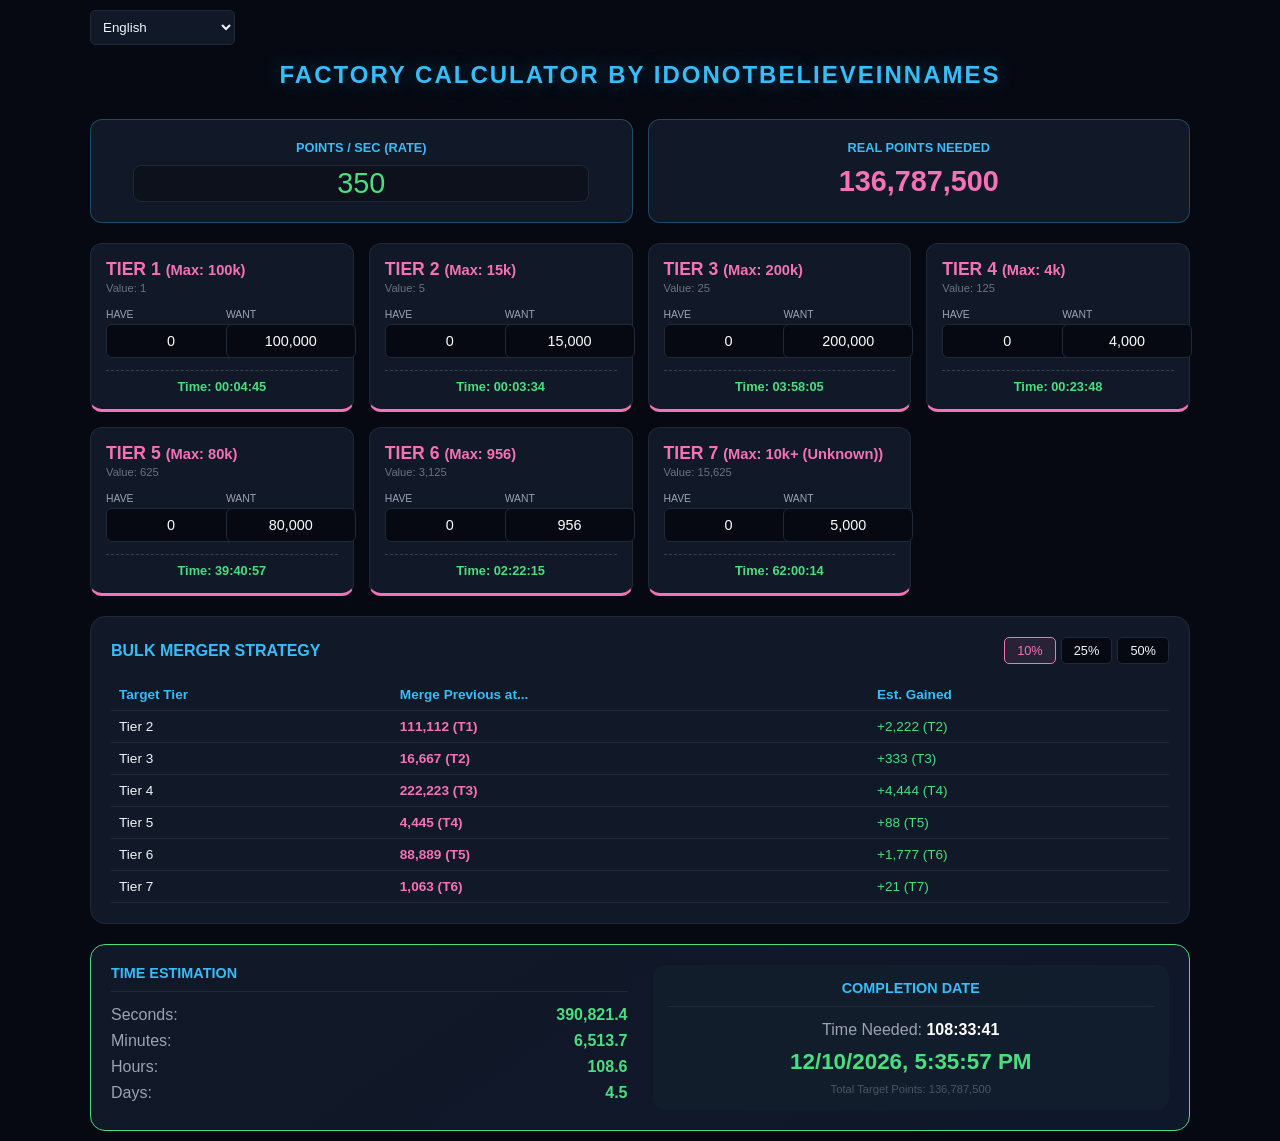
==== index.html @ d3ea3c38 "Update index.html Fixed the transposed digits for 25% and 50%: it should be clearer now." ====
<!DOCTYPE html>
<html lang="en">
<head>
    <meta charset="UTF-8">
    <meta name="viewport" content="width=device-width, initial-scale=1.0">
    <title>Factory Calculator by IDoNotBelieveInNames</title>
    <style>
        :root {
            --bg: #060912;
            --card: #111827;
            --blue: #38bdf8;
            --pink: #f472b6;
            --green: #4ade80;
            --text: #f1f5f9;
            --border: #1f2937;
        }

        body {
            font-family: 'Segoe UI', Tahoma, Geneva, Verdana, sans-serif;
            background-color: var(--bg);
            color: var(--text);
            display: flex;
            flex-direction: column;
            align-items: center;
            padding: 10px;
            margin: 0;
        }

        .container { max-width: 1100px; width: 100%; }

        .lang-selector {
            align-self: flex-end;
            margin-bottom: 15px;
        }

        select {
            background: var(--card);
            color: var(--text);
            border: 1px solid var(--border);
            padding: 8px;
            border-radius: 5px;
            cursor: pointer;
        }

        h1 {
            text-align: center;
            color: var(--blue);
            text-transform: uppercase;
            letter-spacing: 2px;
            margin-bottom: 30px;
            font-size: 1.5rem;
            text-shadow: 0 0 20px rgba(56, 189, 248, 0.3);
        }

        .top-bar {
            display: grid;
            grid-template-columns: repeat(auto-fit, minmax(280px, 1fr));
            gap: 15px;
            margin-bottom: 20px;
        }

        .stat-card {
            background: var(--card);
            padding: 20px;
            border: 1px solid rgba(56, 189, 248, 0.3);
            border-radius: 12px;
            text-align: center;
        }

        .stat-card label {
            display: block;
            font-size: 0.8rem;
            color: var(--blue);
            font-weight: bold;
            margin-bottom: 10px;
            text-transform: uppercase;
        }

        .stat-card input {
            background: rgba(0,0,0,0.3);
            border: 1px solid var(--border);
            color: var(--green);
            font-size: 1.8rem;
            text-align: center;
            width: 90%;
            border-radius: 8px;
            outline: none;
        }

        .tier-grid {
            display: grid;
            grid-template-columns: repeat(auto-fit, minmax(240px, 1fr));
            gap: 15px;
            margin-bottom: 20px;
        }

        .tier-card {
            background: var(--card);
            border-radius: 12px;
            padding: 15px;
            border: 1px solid var(--border);
            border-bottom: 3px solid var(--pink);
        }

        .tier-title {
            display: flex;
            flex-direction: column;
            font-weight: bold;
            margin-bottom: 15px;
            color: var(--pink);
        }

        .tier-title .tier-name { font-size: 1.1rem; }
        .tier-title .tier-info { color: #6b7280; font-size: 0.7rem; font-weight: normal; margin-top: 2px; }

        .input-group { display: grid; grid-template-columns: 1fr 1fr; gap: 8px; }

        .field-box label {
            display: block;
            font-size: 0.65rem;
            color: #9ca3af;
            margin-bottom: 4px;
            text-transform: uppercase;
        }

        .field-box input {
            width: 100%;
            background: #060912;
            border: 1px solid var(--border);
            color: #fff;
            padding: 8px;
            border-radius: 6px;
            text-align: center;
            font-size: 0.9rem;
        }

        .tier-time {
            margin-top: 12px;
            padding-top: 8px;
            border-top: 1px dashed #374151;
            font-size: 0.8rem;
            text-align: center;
            color: var(--green);
            font-weight: bold;
        }

        .strategy-card {
            background: var(--card);
            border: 1px solid var(--border);
            border-radius: 15px;
            padding: 20px;
            margin-bottom: 20px;
        }

        .strategy-header {
            display: flex;
            justify-content: space-between;
            align-items: center;
            margin-bottom: 15px;
            flex-wrap: wrap;
            gap: 10px;
        }

        .strategy-header h3 { margin: 0; color: var(--blue); font-size: 1rem; text-transform: uppercase; }

        .perc-btn-group { display: flex; gap: 5px; }

        .perc-btn {
            background: #060912;
            border: 1px solid var(--border);
            color: var(--text);
            padding: 5px 12px;
            border-radius: 5px;
            cursor: pointer;
            font-size: 0.8rem;
        }

        .perc-btn.active {
            border-color: var(--pink);
            color: var(--pink);
            background: rgba(244, 114, 182, 0.1);
        }

        .strategy-table {
            width: 100%;
            border-collapse: collapse;
            font-size: 0.85rem;
        }

        .strategy-table th { color: var(--blue); text-align: left; padding: 8px; border-bottom: 1px solid var(--border); }
        .strategy-table td { padding: 8px; border-bottom: 1px solid #1f2937; }

        .summary-box {
            background: linear-gradient(145deg, #111827, #0f172a);
            border-radius: 15px;
            padding: 20px;
            border: 1px solid var(--green);
            display: grid;
            grid-template-columns: repeat(auto-fit, minmax(280px, 1fr));
            gap: 25px;
        }

        .res-column h3 {
            margin-top: 0;
            color: var(--blue);
            font-size: 0.9rem;
            border-bottom: 1px solid #1f2937;
            padding-bottom: 10px;
            text-transform: uppercase;
        }

        .res-row {
            display: flex;
            justify-content: space-between;
            margin-bottom: 8px;
            font-size: 1rem;
        }

        .res-label { color: #9ca3af; }
        .res-val { color: var(--green); font-weight: bold; }

        .big-result {
            text-align: center;
            display: flex;
            flex-direction: column;
            justify-content: center;
            background: rgba(74, 222, 128, 0.03);
            border-radius: 12px;
            padding: 15px;
        }

        .done-text {
            font-size: 1.4rem;
            color: var(--green);
            margin-top: 10px;
            font-weight: bold;
        }

        .target-subtext { font-size: 0.7rem; color: #4b5563; margin-top: 8px; }

        @media (max-width: 600px) {
            h1 { font-size: 1.2rem; }
            .stat-card input { font-size: 1.5rem; }
            .strategy-table { font-size: 0.75rem; }
        }
    </style>
</head>
<body>

<div class="container">
    <div class="lang-selector">
        <select id="langSelect" onchange="changeLanguage()">
            <option value="en">English</option>
            <option value="de">Deutsch</option>
            <option value="fr">Français</option>
            <option value="es">Español</option>
            <option value="pl">Polski</option>
            <option value="ru">Русский</option>
            <option value="id">Bahasa Indonesia</option>
            <option value="pt">Português</option>
        </select>
    </div>

    <h1>Factory Calculator by IDoNotBelieveInNames</h1>

    <div class="top-bar">
        <div class="stat-card">
            <label id="lbl-rate">Points / Sec (Rate)</label>
            <input type="text" id="rate" value="350" oninput="handleInput(this)">
        </div>
        <div class="stat-card">
            <label id="lbl-needed">Real Points Needed</label>
            <div id="pts-needed" style="font-size: 1.8rem; font-weight: bold; color: var(--pink); margin-top: 5px;">0</div>
        </div>
    </div>

    <div class="tier-grid" id="tier-container"></div>

    <div class="strategy-card">
        <div class="strategy-header">
            <h3 id="lbl-strat-title">Bulk Merger Strategy</h3>
            <div class="perc-btn-group">
                <button class="perc-btn" onclick="setPerc(10)">10%</button>
                <button class="perc-btn" onclick="setPerc(25)">25%</button>
                <button class="perc-btn" onclick="setPerc(50)">50%</button>
            </div>
        </div>
        <div style="overflow-x: auto;">
            <table class="strategy-table">
                <thead>
                    <tr>
                        <th id="lbl-th-tier">Target Tier</th>
                        <th id="lbl-th-merge">Merge Previous at... (To keep Hold)</th>
                        <th id="lbl-th-result">Est. Units Gained</th>
                    </tr>
                </thead>
                <tbody id="strategy-body"></tbody>
            </table>
        </div>
    </div>

    <div class="summary-box">
        <div class="res-column">
            <h3 id="lbl-estimation">Time Estimation</h3>
            <div class="res-row"><span class="res-label" id="lbl-s">Seconds:</span> <span class="res-val" id="out-s">0</span></div>
            <div class="res-row"><span class="res-label" id="lbl-m">Minutes:</span> <span class="res-val" id="out-m">0</span></div>
            <div class="res-row"><span class="res-label" id="lbl-h">Hours:</span> <span class="res-val" id="out-h">0</span></div>
            <div class="res-row"><span class="res-label" id="lbl-d">Days:</span> <span class="res-val" id="out-d">0</span></div>
        </div>

        <div class="res-column big-result">
            <h3 id="lbl-completion">Completion Date</h3>
            <div class="res-label"><span id="lbl-time-req">Time Needed:</span> <span id="hms-needed" style="color: white; font-weight: bold;">00:00:00</span></div>
            <div class="done-text" id="done-by">--/--/-- - --:--</div>
            <div class="target-subtext"><span id="lbl-total-pts">Total Target Points:</span> <span id="out-total-pts">0</span></div>
        </div>
    </div>
</div>

<script>
    const translations = {
        en: { locale: "en-US", rate: "Points / Sec (Rate)", needed: "Real Points Needed", have: "Have", want: "Want", estimation: "Time Estimation", s: "Seconds:", m: "Minutes:", h: "Hours:", d: "Days:", completion: "Completion Date", time_req: "Time Needed:", total: "Total Target Points:", goal: "Goal Reached!", no_target: "No Target", time_lbl: "Time: ", strat_title: "Bulk Merger Strategy", th_tier: "Target Tier", th_merge: "Merge Previous at...", th_result: "Est. Gained" },
        de: { locale: "de-DE", rate: "Punkte / Sek (Rate)", needed: "Benötigte Punkte", have: "Besitz", want: "Ziel", estimation: "Zeit-Schätzung", s: "Sekunden:", m: "Minuten:", h: "Stunden:", d: "Tage:", completion: "Fertigstellung", time_req: "Dauer:", total: "Gesamtpunkte Ziel:", goal: "Ziel erreicht!", no_target: "Kein Ziel", time_lbl: "Zeit: ", strat_title: "Bulk-Merge Strategie", th_tier: "Ziel Tier", th_merge: "Mergen ab (für Bonus)...", th_result: "Gewinn ca." },
        fr: { locale: "fr-FR", rate: "Points / Sec (Taux)", needed: "Points Réels Requis", have: "Possédé", want: "Voulu", estimation: "Estimation du Temps", s: "Secondes:", m: "Minutes:", h: "Heures:", d: "Jours:", completion: "Date d'achèvement", time_req: "Temps Requis:", total: "Points Cibles Totaux:", goal: "Objectif Atteint!", no_target: "Pas de cible", time_lbl: "Temps: ", strat_title: "Stratégie de Fusion", th_tier: "Tier Cible", th_merge: "Fusionner à...", th_result: "Gain Est." },
        es: { locale: "es-ES", rate: "Puntos / Seg (Tasa)", needed: "Puntos Reales Necesarios", have: "Tengo", want: "Quiero", estimation: "Estimación de Tiempo", s: "Segundos:", m: "Minutos:", h: "Horas:", d: "Días:", completion: "Fecha de Finalización", time_req: "Tiempo Necesario:", total: "Puntos Totales del Objetivo:", goal: "¡Meta Alcanzada!", no_target: "Sin objetivo", time_lbl: "Tiempo: ", strat_title: "Estrategia de Fusión", th_tier: "Tier Objetivo", th_merge: "Fusionar en...", th_result: "Ganancia Est." },
        pl: { locale: "pl-PL", rate: "Punkty / Sek (Tempo)", needed: "Rzeczywiste Punkty", have: "Posiadam", want: "Chcę", estimation: "Szacowany Czas", s: "Sekundy:", m: "Minuty:", h: "Godziny:", d: "Dni:", completion: "Data Ukończenia", time_req: "Potrzebny Czas:", total: "Łączna Liczba Punktów:", goal: "Cel Osiągnięty!", no_target: "Brak celu", time_lbl: "Czas: ", strat_title: "Strategia Łączenia", th_tier: "Tier Docelowy", th_merge: "Połącz przy...", th_result: "Zysk ok." },
        ru: { locale: "ru-RU", rate: "Очков / сек (Скорость)", needed: "Нужно очков", have: "Есть", want: "Нужно", estimation: "Оценка времени", s: "Секунды:", m: "Минуты:", h: "Часы:", d: "Дни:", completion: "Дата завершения", time_req: "Нужное время:", total: "Всего целевых очков:", goal: "Цель достигнута!", no_target: "Нет цели", time_lbl: "Время: ", strat_title: "Стратегия Слияния", th_tier: "Целевой Тир", th_merge: "Сливать при...", th_result: "Прирост" },
        id: { locale: "id-ID", rate: "Poin / Detik (Laju)", needed: "Poin Dibutuhkan", have: "Punya", want: "Ingin", estimation: "Estimasi Waktu", s: "Detik:", m: "Menit:", h: "Jam:", d: "Hari:", completion: "Tanggal Selesai", time_req: "Waktu yang Dibutuhkan:", total: "Total Poin Target:", goal: "Target Tercapai!", no_target: "Tidak ada target", time_lbl: "Waktu: ", strat_title: "Strategi Penggabungan", th_tier: "Tier Target", th_merge: "Gabung di...", th_result: "Hasil Est." },
        pt: { locale: "pt-PT", rate: "Pontos / Seg (Taxa)", needed: "Pontos Necessários", have: "Possuo", want: "Quero", estimation: "Estimativa de Tempo", s: "Segundos:", m: "Minutos:", h: "Horas:", d: "Dias:", completion: "Data de Conclusão", time_req: "Tempo Necessário:", total: "Total de Pontos do Objetivo:", goal: "Meta Atingida!", no_target: "Sem alvo", time_lbl: "Tempo: ", strat_title: "Estratégia de Fusão", th_tier: "Tier Alvo", th_merge: "Fundir em...", th_result: "Ganho Est." }
    };

    const defaultTiers = [
        { id: 1, mult: 1, h: 0, w: 100000, max: "100k", hold: 100000 },
        { id: 2, mult: 5, h: 0, w: 15000, max: "15k", hold: 15000 },
        { id: 3, mult: 25, h: 0, w: 200000, max: "200k", hold: 200000 },
        { id: 4, mult: 125, h: 0, w: 4000, max: "4k", hold: 4000 },
        { id: 5, mult: 625, h: 0, w: 80000, max: "80k", hold: 80000 },
        { id: 6, mult: 3125, h: 0, w: 956, max: "956", hold: 956 },
        { id: 7, mult: 15625, h: 0, w: 5000, max: "10k+ (Unknown)", hold: 0 }
    ];

    let currentLang = 'en';
    let currentPerc = 10;

    function formatWithCommas(n) { return n.toLocaleString('en-US'); }
    function parseFormattedNumber(s) { return parseFloat(String(s).replace(/,/g, '')) || 0; }

    function setPerc(p) {
        currentPerc = p;
        document.querySelectorAll('.perc-btn').forEach(btn => {
            btn.classList.toggle('active', parseInt(btn.innerText) === p);
        });
        updateStrategy();
        saveData();
    }

    function handleInput(el) {
        let cursorPosition = el.selectionStart;
        let originalLength = el.value.length;
        let rawValue = el.value.replace(/[^0-9]/g, '');
        if (rawValue === "") el.value = "";
        else el.value = parseInt(rawValue).toLocaleString('en-US');
        let newLength = el.value.length;
        el.setSelectionRange(cursorPosition + (newLength - originalLength), cursorPosition + (newLength - originalLength));
        calculate();
        saveData();
    }

    const container = document.getElementById('tier-container');
    defaultTiers.forEach(t => {
        container.innerHTML += `
            <div class="tier-card">
                <div class="tier-title">
                    <span class="tier-name">TIER ${t.id} <small>(${t.max ? 'Max: ' + t.max : ''})</small></span>
                    <span class="tier-info">Value: ${formatWithCommas(t.mult)}</span>
                </div>
                <div class="input-group">
                    <div class="field-box">
                        <label class="lbl-have">Have</label>
                        <input type="text" class="have-in" id="h-${t.id}" data-tier="${t.id}" data-mult="${t.mult}" value="${formatWithCommas(t.h)}" oninput="handleInput(this)">
                    </div>
                    <div class="field-box">
                        <label class="lbl-want">Want</label>
                        <input type="text" class="want-in" id="w-${t.id}" data-tier="${t.id}" data-mult="${t.mult}" value="${formatWithCommas(t.w)}" oninput="handleInput(this)">
                    </div>
                </div>
                <div class="tier-time" id="tier-time-${t.id}">Time: 0s</div>
            </div>
        `;
    });

    function updateStrategy() {
        const body = document.getElementById('strategy-body');
        body.innerHTML = '';
        const p = currentPerc / 100;
        
        for(let i=0; i < defaultTiers.length - 1; i++) {
            const tier = defaultTiers[i];
            const nextTier = defaultTiers[i+1];
            
            // Formula: Threshold * (1 - p) = HoldAmount  => Threshold = HoldAmount / (1 - p)
            const threshold = Math.ceil(tier.hold / (1 - p));
            const merged = threshold * p;
            const gained = Math.floor(merged / 5);
            
            body.innerHTML += `
                <tr>
                    <td>Tier ${nextTier.id}</td>
                    <td style="color: var(--pink); font-weight: bold;">${formatWithCommas(threshold)} (T${tier.id})</td>
                    <td style="color: var(--green);">+${formatWithCommas(gained)} (T${nextTier.id})</td>
                </tr>
            `;
        }
    }

    function changeLanguage() {
        currentLang = document.getElementById('langSelect').value;
        const t = translations[currentLang];
        document.getElementById('lbl-rate').innerText = t.rate;
        document.getElementById('lbl-needed').innerText = t.needed;
        document.getElementById('lbl-estimation').innerText = t.estimation;
        document.getElementById('lbl-s').innerText = t.s;
        document.getElementById('lbl-m').innerText = t.m;
        document.getElementById('lbl-h').innerText = t.h;
        document.getElementById('lbl-d').innerText = t.d;
        document.getElementById('lbl-completion').innerText = t.completion;
        document.getElementById('lbl-time-req').innerText = t.time_req;
        document.getElementById('lbl-total-pts').innerText = t.total;
        document.getElementById('lbl-strat-title').innerText = t.strat_title;
        document.getElementById('lbl-th-tier').innerText = t.th_tier;
        document.getElementById('lbl-th-merge').innerText = t.th_merge;
        document.getElementById('lbl-th-result').innerText = t.th_result;
        document.querySelectorAll('.lbl-have').forEach(el => el.innerText = t.have);
        document.querySelectorAll('.lbl-want').forEach(el => el.innerText = t.want);
        calculate();
        saveData();
    }

    function formatHMS(totalSeconds) {
        if (totalSeconds <= 0) return "00:00:00";
        const h = Math.floor(totalSeconds / 3600);
        const m = Math.floor((totalSeconds % 3600) / 60);
        const s = Math.floor(totalSeconds % 60);
        return `${String(h).padStart(2, '0')}:${String(m).padStart(2, '0')}:${String(s).padStart(2, '0')}`;
    }

    function calculate() {
        const rate = parseFormattedNumber(document.getElementById('rate').value);
        const t = translations[currentLang];
        let currentPoints = 0;
        let targetPoints = 0;
        document.querySelectorAll('.have-in').forEach(input => {
            currentPoints += parseFormattedNumber(input.value) * parseFloat(input.dataset.mult);
        });
        document.querySelectorAll('.want-in').forEach(input => {
            targetPoints += parseFormattedNumber(input.value) * parseFloat(input.dataset.mult);
        });
        const diff = Math.max(0, targetPoints - currentPoints);
        const totalSec = rate > 0 ? diff / rate : 0;
        defaultTiers.forEach(tier => {
            const h = parseFormattedNumber(document.getElementById(`h-${tier.id}`).value);
            const w = parseFormattedNumber(document.getElementById(`w-${tier.id}`).value);
            const tierDiff = Math.max(0, (w - h) * tier.mult);
            const tierSec = rate > 0 ? tierDiff / rate : 0;
            const timeSpan = document.getElementById(`tier-time-${tier.id}`);
            if (tierSec <= 0 && w > 0) timeSpan.innerText = t.goal;
            else if (w === 0) timeSpan.innerText = t.no_target;
            else timeSpan.innerText = t.time_lbl + formatHMS(tierSec);
        });
        document.getElementById('pts-needed').innerText = formatWithCommas(diff);
        document.getElementById('out-total-pts').innerText = formatWithCommas(targetPoints);
        document.getElementById('out-s').innerText = totalSec.toLocaleString('en-US', {maximumFractionDigits: 1});
        document.getElementById('out-m').innerText = (totalSec / 60).toLocaleString('en-US', {maximumFractionDigits: 1});
        document.getElementById('out-h').innerText = (totalSec / 3600).toLocaleString('en-US', {maximumFractionDigits: 1});
        document.getElementById('out-d').innerText = (totalSec / 86400).toLocaleString('en-US', {maximumFractionDigits: 1});
        document.getElementById('hms-needed').innerText = formatHMS(totalSec);
        if (totalSec > 0) {
            const doneDate = new Date(Date.now() + (totalSec * 1000));
            document.getElementById('done-by').innerText = doneDate.toLocaleString(t.locale);
        } else {
            document.getElementById('done-by').innerText = targetPoints > 0 ? t.goal : "--/--/-- - --:--";
        }
    }

    function saveData() {
        const data = { rate: document.getElementById('rate').value, lang: currentLang, perc: currentPerc, tiers: [] };
        defaultTiers.forEach(t => {
            data.tiers.push({ id: t.id, h: document.getElementById(`h-${t.id}`).value, w: document.getElementById(`w-${t.id}`).value });
        });
        localStorage.setItem('factoryCalcData_v4', JSON.stringify(data));
    }

    function loadData() {
        const saved = localStorage.getItem('factoryCalcData_v4');
        if (saved) {
            const data = JSON.parse(saved);
            document.getElementById('rate').value = data.rate;
            if(data.lang) { document.getElementById('langSelect').value = data.lang; currentLang = data.lang; }
            if(data.perc) { setPerc(data.perc); } else { setPerc(10); }
            data.tiers.forEach(t => {
                const hEl = document.getElementById(`h-${t.id}`);
                const wEl = document.getElementById(`w-${t.id}`);
                if (hEl) hEl.value = t.h;
                if (wEl) wEl.value = t.w;
            });
        } else {
            setPerc(10);
        }
        changeLanguage();
    }

    window.onload = loadData;
</script>
</body>
</html>
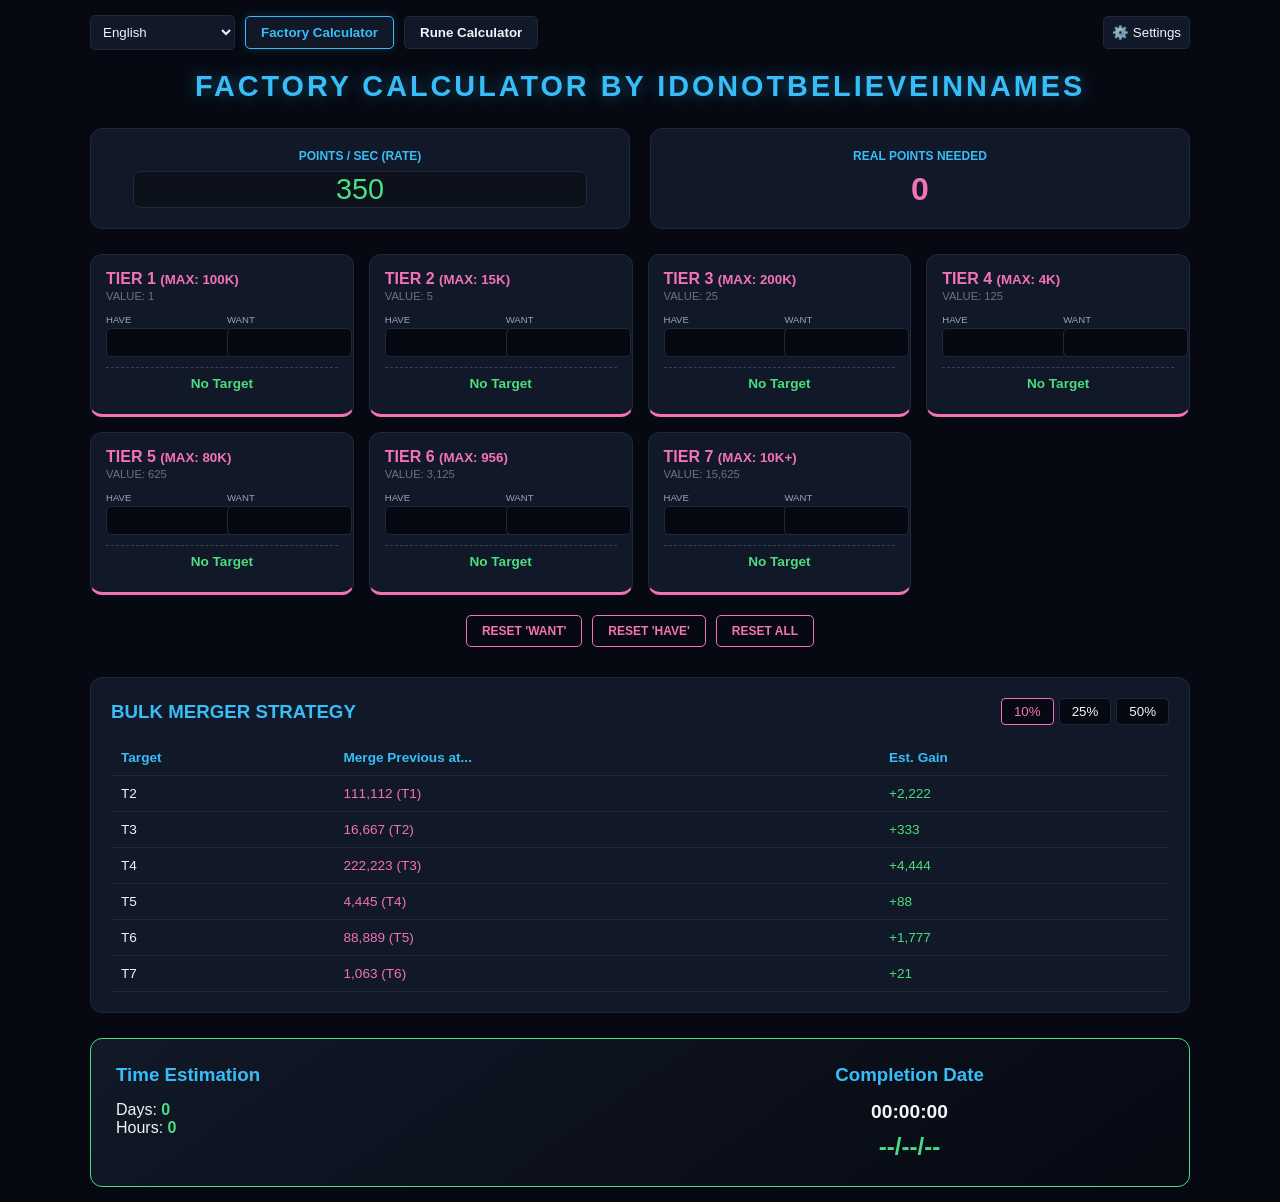
==== commit 5339f27d: "Update index.html Added Simple Rune Calculator (Own Rune Target Number)" ====
--- a/index.html
+++ b/index.html
@@ -3,7 +3,7 @@
 <head>
     <meta charset="UTF-8">
     <meta name="viewport" content="width=device-width, initial-scale=1.0">
-    <title>Factory Calculator by IDoNotBelieveInNames</title>
+    <title>Factory & Rune Calculator</title>
     <style>
         :root {
             --bg: #060912;
@@ -22,18 +22,42 @@
             display: flex;
             flex-direction: column;
             align-items: center;
-            padding: 10px;
+            padding: 15px;
             margin: 0;
         }
 
         .container { max-width: 1100px; width: 100%; }
 
-        .lang-selector {
-            align-self: flex-end;
-            margin-bottom: 15px;
-        }
-
-        select {
+        .header-nav {
+            display: flex;
+            justify-content: space-between;
+            align-items: center;
+            width: 100%;
+            margin-bottom: 20px;
+            flex-wrap: wrap;
+            gap: 15px;
+        }
+
+        .nav-left { display: flex; gap: 10px; align-items: center; }
+        
+        .btn-nav {
+            background: var(--card);
+            color: var(--text);
+            border: 1px solid var(--border);
+            padding: 8px 15px;
+            border-radius: 5px;
+            cursor: pointer;
+            font-weight: bold;
+            transition: 0.2s;
+        }
+
+        .btn-nav.active {
+            border-color: var(--blue);
+            color: var(--blue);
+            box-shadow: 0 0 10px rgba(56, 189, 248, 0.2);
+        }
+
+        select, .btn-settings {
             background: var(--card);
             color: var(--text);
             border: 1px solid var(--border);
@@ -46,37 +70,40 @@
             text-align: center;
             color: var(--blue);
             text-transform: uppercase;
-            letter-spacing: 2px;
-            margin-bottom: 30px;
-            font-size: 1.5rem;
-            text-shadow: 0 0 20px rgba(56, 189, 248, 0.3);
-        }
+            letter-spacing: 3px;
+            margin-bottom: 25px;
+            font-size: 1.8rem;
+            text-shadow: 0 0 15px rgba(56, 189, 248, 0.4);
+        }
+
+        .view-section { display: none; width: 100%; }
+        .view-section.active { display: block; }
 
         .top-bar {
             display: grid;
-            grid-template-columns: repeat(auto-fit, minmax(280px, 1fr));
-            gap: 15px;
-            margin-bottom: 20px;
+            grid-template-columns: repeat(auto-fit, minmax(300px, 1fr));
+            gap: 20px;
+            margin-bottom: 25px;
         }
 
         .stat-card {
             background: var(--card);
             padding: 20px;
-            border: 1px solid rgba(56, 189, 248, 0.3);
+            border: 1px solid var(--border);
             border-radius: 12px;
             text-align: center;
         }
 
         .stat-card label {
             display: block;
-            font-size: 0.8rem;
+            font-size: 0.75rem;
             color: var(--blue);
             font-weight: bold;
-            margin-bottom: 10px;
+            margin-bottom: 8px;
             text-transform: uppercase;
         }
 
-        .stat-card input {
+        .stat-card input, .rune-input-group input {
             background: rgba(0,0,0,0.3);
             border: 1px solid var(--border);
             color: var(--green);
@@ -89,12 +116,12 @@
 
         .tier-grid {
             display: grid;
-            grid-template-columns: repeat(auto-fit, minmax(240px, 1fr));
+            grid-template-columns: repeat(auto-fit, minmax(250px, 1fr));
             gap: 15px;
             margin-bottom: 20px;
         }
 
-        .tier-card {
+        .tier-card, .rune-box {
             background: var(--card);
             border-radius: 12px;
             padding: 15px;
@@ -102,24 +129,24 @@
             border-bottom: 3px solid var(--pink);
         }
 
-        .tier-title {
+        .tier-title, .rune-box h3 {
             display: flex;
             flex-direction: column;
             font-weight: bold;
-            margin-bottom: 15px;
+            margin-bottom: 12px;
             color: var(--pink);
-        }
-
-        .tier-title .tier-name { font-size: 1.1rem; }
-        .tier-title .tier-info { color: #6b7280; font-size: 0.7rem; font-weight: normal; margin-top: 2px; }
-
-        .input-group { display: grid; grid-template-columns: 1fr 1fr; gap: 8px; }
+            text-transform: uppercase;
+        }
+
+        .tier-info { color: #6b7280; font-size: 0.7rem; font-weight: normal; margin-top: 2px; }
+
+        .input-group { display: grid; grid-template-columns: 1fr 1fr; gap: 10px; }
 
         .field-box label {
             display: block;
-            font-size: 0.65rem;
+            font-size: 0.6rem;
             color: #9ca3af;
-            margin-bottom: 4px;
+            margin-bottom: 3px;
             text-transform: uppercase;
         }
 
@@ -128,28 +155,49 @@
             background: #060912;
             border: 1px solid var(--border);
             color: #fff;
+            padding: 6px;
+            border-radius: 5px;
+            text-align: center;
+        }
+
+        .tier-time, .rune-res-val {
+            margin-top: 10px;
             padding: 8px;
-            border-radius: 6px;
-            text-align: center;
-            font-size: 0.9rem;
-        }
-
-        .tier-time {
-            margin-top: 12px;
-            padding-top: 8px;
             border-top: 1px dashed #374151;
-            font-size: 0.8rem;
+            font-size: 0.85rem;
             text-align: center;
             color: var(--green);
             font-weight: bold;
         }
 
+        .reset-container {
+            display: flex;
+            justify-content: center;
+            gap: 10px;
+            margin: 20px 0 30px 0;
+            flex-wrap: wrap;
+        }
+
+        .btn-action {
+            background: transparent;
+            border: 1px solid var(--pink);
+            color: var(--pink);
+            padding: 8px 15px;
+            border-radius: 5px;
+            cursor: pointer;
+            font-size: 0.75rem;
+            font-weight: bold;
+            text-transform: uppercase;
+        }
+
+        .btn-action:hover { background: var(--pink); color: white; }
+
         .strategy-card {
             background: var(--card);
             border: 1px solid var(--border);
-            border-radius: 15px;
+            border-radius: 12px;
             padding: 20px;
-            margin-bottom: 20px;
+            margin-bottom: 25px;
         }
 
         .strategy-header {
@@ -161,8 +209,6 @@
             gap: 10px;
         }
 
-        .strategy-header h3 { margin: 0; color: var(--blue); font-size: 1rem; text-transform: uppercase; }
-
         .perc-btn-group { display: flex; gap: 5px; }
 
         .perc-btn {
@@ -170,16 +216,11 @@
             border: 1px solid var(--border);
             color: var(--text);
             padding: 5px 12px;
-            border-radius: 5px;
+            border-radius: 4px;
             cursor: pointer;
-            font-size: 0.8rem;
-        }
-
-        .perc-btn.active {
-            border-color: var(--pink);
-            color: var(--pink);
-            background: rgba(244, 114, 182, 0.1);
-        }
+        }
+
+        .perc-btn.active { color: var(--pink); border-color: var(--pink); }
 
         .strategy-table {
             width: 100%;
@@ -187,147 +228,211 @@
             font-size: 0.85rem;
         }
 
-        .strategy-table th { color: var(--blue); text-align: left; padding: 8px; border-bottom: 1px solid var(--border); }
-        .strategy-table td { padding: 8px; border-bottom: 1px solid #1f2937; }
+        .strategy-table th { color: var(--blue); text-align: left; padding: 10px; border-bottom: 1px solid var(--border); }
+        .strategy-table td { padding: 10px; border-bottom: 1px solid #1f2937; }
 
         .summary-box {
-            background: linear-gradient(145deg, #111827, #0f172a);
-            border-radius: 15px;
-            padding: 20px;
+            background: linear-gradient(145deg, #111827, #060912);
+            border-radius: 12px;
+            padding: 25px;
             border: 1px solid var(--green);
             display: grid;
-            grid-template-columns: repeat(auto-fit, minmax(280px, 1fr));
-            gap: 25px;
-        }
-
-        .res-column h3 {
-            margin-top: 0;
-            color: var(--blue);
-            font-size: 0.9rem;
-            border-bottom: 1px solid #1f2937;
-            padding-bottom: 10px;
-            text-transform: uppercase;
-        }
-
-        .res-row {
-            display: flex;
-            justify-content: space-between;
-            margin-bottom: 8px;
-            font-size: 1rem;
-        }
-
-        .res-label { color: #9ca3af; }
+            grid-template-columns: repeat(auto-fit, minmax(300px, 1fr));
+            gap: 30px;
+        }
+
         .res-val { color: var(--green); font-weight: bold; }
-
-        .big-result {
-            text-align: center;
-            display: flex;
-            flex-direction: column;
-            justify-content: center;
-            background: rgba(74, 222, 128, 0.03);
+        .done-text { font-size: 1.5rem; color: var(--green); margin-top: 10px; font-weight: bold; }
+
+        .rune-grid {
+            display: grid;
+            grid-template-columns: repeat(auto-fit, minmax(320px, 1fr));
+            gap: 20px;
+            margin-bottom: 25px;
+        }
+
+        .rune-input-group { display: flex; gap: 8px; margin-bottom: 15px; }
+        .rune-input-group input { flex: 2; font-size: 1.2rem; padding: 10px; }
+        .rune-input-group select { flex: 1; background: #060912; border: 1px solid var(--border); color: #fff; border-radius: 8px; }
+
+        .modal {
+            display: none;
+            position: fixed;
+            top:0; left:0; width:100%; height:100%;
+            background: rgba(0,0,0,0.85);
+            z-index: 1000;
+            justify-content: center; align-items: center;
+        }
+
+        .modal-content {
+            background: var(--card);
+            border: 1px solid var(--blue);
+            padding: 25px;
             border-radius: 12px;
-            padding: 15px;
-        }
-
-        .done-text {
-            font-size: 1.4rem;
-            color: var(--green);
-            margin-top: 10px;
-            font-weight: bold;
-        }
-
-        .target-subtext { font-size: 0.7rem; color: #4b5563; margin-top: 8px; }
+            width: 90%; max-width: 500px;
+        }
 
         @media (max-width: 600px) {
-            h1 { font-size: 1.2rem; }
-            .stat-card input { font-size: 1.5rem; }
-            .strategy-table { font-size: 0.75rem; }
+            .header-nav { justify-content: center; }
+            .top-bar, .rune-grid { grid-template-columns: 1fr; }
         }
     </style>
 </head>
 <body>
 
 <div class="container">
-    <div class="lang-selector">
-        <select id="langSelect" onchange="changeLanguage()">
-            <option value="en">English</option>
-            <option value="de">Deutsch</option>
-            <option value="fr">Français</option>
-            <option value="es">Español</option>
-            <option value="pl">Polski</option>
-            <option value="ru">Русский</option>
-            <option value="id">Bahasa Indonesia</option>
-            <option value="pt">Português</option>
-        </select>
+    <div class="header-nav">
+        <div class="nav-left">
+            <select id="langSelect" onchange="changeLanguage()">
+                <option value="en">English</option>
+                <option value="de">Deutsch</option>
+                <option value="fr">Français</option>
+                <option value="es">Español</option>
+                <option value="pl">Polski</option>
+                <option value="ru">Русский</option>
+                <option value="id">Bahasa Indonesia</option>
+                <option value="pt">Português</option>
+            </select>
+            <button class="btn-nav active" id="nav-factory" onclick="showView('factory')">Factory Calculator</button>
+            <button class="btn-nav" id="nav-rune" onclick="showView('rune')">Rune Calculator</button>
+        </div>
+        <button class="btn-settings" onclick="toggleModal()">⚙️ Settings</button>
     </div>
 
-    <h1>Factory Calculator by IDoNotBelieveInNames</h1>
-
-    <div class="top-bar">
-        <div class="stat-card">
-            <label id="lbl-rate">Points / Sec (Rate)</label>
-            <input type="text" id="rate" value="350" oninput="handleInput(this)">
-        </div>
-        <div class="stat-card">
-            <label id="lbl-needed">Real Points Needed</label>
-            <div id="pts-needed" style="font-size: 1.8rem; font-weight: bold; color: var(--pink); margin-top: 5px;">0</div>
+    <div id="view-factory" class="view-section active">
+        <h1>Factory Calculator by IDoNotBelieveInNames</h1>
+        <div class="top-bar">
+            <div class="stat-card">
+                <label id="lbl-rate">Points / Sec (Rate)</label>
+                <input type="text" id="rate" value="350" oninput="handleInput(this, 'factory')">
+            </div>
+            <div class="stat-card">
+                <label id="lbl-needed">Real Points Needed</label>
+                <div id="pts-needed" style="font-size: 2rem; font-weight: bold; color: var(--pink); margin-top: 5px;">0</div>
+            </div>
+        </div>
+        <div class="tier-grid" id="tier-container"></div>
+        <div class="reset-container">
+            <button class="btn-action" onclick="resetFields('want')" id="btn-reset-want">Reset "Want"</button>
+            <button class="btn-action" onclick="resetFields('have')" id="btn-reset-have">Reset "Have"</button>
+            <button class="btn-action" onclick="resetFields('both')" id="btn-reset-both">Reset All</button>
+        </div>
+        <div class="strategy-card">
+            <div class="strategy-header">
+                <h3 id="lbl-strat-title" style="color: var(--blue); text-transform: uppercase; margin:0;">Bulk Merger Strategy</h3>
+                <div class="perc-btn-group">
+                    <button class="perc-btn" onclick="setPerc(10)">10%</button>
+                    <button class="perc-btn" onclick="setPerc(25)">25%</button>
+                    <button class="perc-btn" onclick="setPerc(50)">50%</button>
+                </div>
+            </div>
+            <div style="overflow-x: auto;">
+                <table class="strategy-table">
+                    <thead>
+                        <tr><th id="lbl-th-tier">Target</th><th id="lbl-th-merge">Merge Previous at...</th><th id="lbl-th-result">Est. Gain</th></tr>
+                    </thead>
+                    <tbody id="strategy-body"></tbody>
+                </table>
+            </div>
         </div>
     </div>
 
-    <div class="tier-grid" id="tier-container"></div>
-
-    <div class="strategy-card">
-        <div class="strategy-header">
-            <h3 id="lbl-strat-title">Bulk Merger Strategy</h3>
-            <div class="perc-btn-group">
-                <button class="perc-btn" onclick="setPerc(10)">10%</button>
-                <button class="perc-btn" onclick="setPerc(25)">25%</button>
-                <button class="perc-btn" onclick="setPerc(50)">50%</button>
-            </div>
-        </div>
-        <div style="overflow-x: auto;">
-            <table class="strategy-table">
-                <thead>
-                    <tr>
-                        <th id="lbl-th-tier">Target Tier</th>
-                        <th id="lbl-th-merge">Merge Previous at... (To keep Hold)</th>
-                        <th id="lbl-th-result">Est. Units Gained</th>
-                    </tr>
-                </thead>
-                <tbody id="strategy-body"></tbody>
-            </table>
+    <div id="view-rune" class="view-section">
+        <h1>Rune Calculator</h1>
+        <div class="rune-grid">
+            <div class="rune-box">
+                <h3 id="lbl-rune-stats">1. Current Stats</h3>
+                <label id="lbl-rune-luck">Rune Luck Multiplier:</label>
+                <div class="rune-input-group">
+                    <input type="text" id="runeLuckNum" value="1" oninput="handleInput(this, 'rune')">
+                    <select id="runeLuckSuffix" onchange="calculateRune()"></select>
+                </div>
+                <label id="lbl-rune-bulk">Rune Bulk:</label>
+                <div class="rune-input-group">
+                    <input type="text" id="runeBulkNum" value="1" oninput="handleInput(this, 'rune')">
+                    <select id="runeBulkSuffix" onchange="calculateRune()"></select>
+                </div>
+                <label id="lbl-rune-speed">Rune Speed (Seconds):</label>
+                <input type="text" id="runeSpeed" value="0.05" oninput="handleInput(this, 'rune')" style="width:100%; background:#060912; border:1px solid var(--border); color:#fff; padding:10px; border-radius:8px; text-align:center;">
+            </div>
+            <div class="rune-box">
+                <h3 id="lbl-rune-target">2. Target Settings</h3>
+                <label id="lbl-rune-goal">Target Amount / RPS Goal:</label>
+                <div class="rune-input-group">
+                    <input type="text" id="runeTargetNum" value="10" oninput="handleInput(this, 'rune')">
+                    <select id="runeTargetSuffix" onchange="calculateRune()"></select>
+                </div>
+                <div style="margin-top:20px;">
+                    <label id="lbl-raw-rps">Raw Production (RPS):</label>
+                    <div id="out-raw-rps" class="rune-res-val">-</div>
+                    <label id="lbl-multi-rps">Multiplied Score /s:</label>
+                    <div id="out-multi-rps" class="rune-res-val" style="color:var(--blue)">-</div>
+                </div>
+            </div>
+        </div>
+        <div class="rune-box" style="margin-bottom:25px; border-bottom:3px solid var(--green);">
+            <h3 id="lbl-rune-results" style="color:var(--green)">3. Results & Time</h3>
+            <div style="display: grid; grid-template-columns: 1fr 1fr; gap: 20px;">
+                <div>
+                    <label id="lbl-req-bulk">Required Bulk for Goal:</label>
+                    <div id="out-req-bulk" class="rune-res-val">-</div>
+                </div>
+                <div>
+                    <label id="lbl-time-grind">Time to reach Goal:</label>
+                    <div id="out-rune-time" class="rune-res-val" style="color:var(--blue)">-</div>
+                </div>
+            </div>
         </div>
     </div>
 
     <div class="summary-box">
         <div class="res-column">
-            <h3 id="lbl-estimation">Time Estimation</h3>
-            <div class="res-row"><span class="res-label" id="lbl-s">Seconds:</span> <span class="res-val" id="out-s">0</span></div>
-            <div class="res-row"><span class="res-label" id="lbl-m">Minutes:</span> <span class="res-val" id="out-m">0</span></div>
-            <div class="res-row"><span class="res-label" id="lbl-h">Hours:</span> <span class="res-val" id="out-h">0</span></div>
-            <div class="res-row"><span class="res-label" id="lbl-d">Days:</span> <span class="res-val" id="out-d">0</span></div>
-        </div>
-
-        <div class="res-column big-result">
-            <h3 id="lbl-completion">Completion Date</h3>
-            <div class="res-label"><span id="lbl-time-req">Time Needed:</span> <span id="hms-needed" style="color: white; font-weight: bold;">00:00:00</span></div>
+            <h3 id="lbl-estimation" style="color: var(--blue); margin: 0 0 15px 0;">Time Estimation</h3>
+            <div class="res-row"><span id="lbl-d">Days:</span> <span class="res-val" id="out-d">0</span></div>
+            <div class="res-row"><span id="lbl-h">Hours:</span> <span class="res-val" id="out-h">0</span></div>
+        </div>
+        <div class="res-column" style="text-align: center;">
+            <h3 id="lbl-completion" style="color: var(--blue); margin: 0 0 15px 0;">Completion Date</h3>
+            <div id="hms-needed" style="font-size: 1.2rem; font-weight: bold;">00:00:00</div>
             <div class="done-text" id="done-by">--/--/-- - --:--</div>
-            <div class="target-subtext"><span id="lbl-total-pts">Total Target Points:</span> <span id="out-total-pts">0</span></div>
         </div>
     </div>
 </div>
 
+<div id="settingsModal" class="modal">
+    <div class="modal-content">
+        <h2 style="color: var(--blue); margin-top: 0;">Settings</h2>
+        <div style="margin-bottom: 20px;">
+            <label style="color:var(--blue); display:block; margin-bottom:10px;">Data Export / Import</label>
+            <textarea id="io-area" style="width: 100%; height: 80px; background: #000; color: var(--green); border: 1px solid var(--border); font-size: 0.7rem;"></textarea>
+            <div style="display: flex; gap: 5px; margin-top: 10px;">
+                <button class="btn-nav" onclick="exportData()" style="flex:1">Export</button>
+                <button class="btn-nav" onclick="importData()" style="flex:1">Import</button>
+            </div>
+        </div>
+        <button onclick="toggleModal()" style="width: 100%; padding: 12px; background: var(--blue); color: #000; font-weight: bold; border: none; border-radius: 5px; cursor: pointer;">Close</button>
+    </div>
+</div>
+
 <script>
     const translations = {
-        en: { locale: "en-US", rate: "Points / Sec (Rate)", needed: "Real Points Needed", have: "Have", want: "Want", estimation: "Time Estimation", s: "Seconds:", m: "Minutes:", h: "Hours:", d: "Days:", completion: "Completion Date", time_req: "Time Needed:", total: "Total Target Points:", goal: "Goal Reached!", no_target: "No Target", time_lbl: "Time: ", strat_title: "Bulk Merger Strategy", th_tier: "Target Tier", th_merge: "Merge Previous at...", th_result: "Est. Gained" },
-        de: { locale: "de-DE", rate: "Punkte / Sek (Rate)", needed: "Benötigte Punkte", have: "Besitz", want: "Ziel", estimation: "Zeit-Schätzung", s: "Sekunden:", m: "Minuten:", h: "Stunden:", d: "Tage:", completion: "Fertigstellung", time_req: "Dauer:", total: "Gesamtpunkte Ziel:", goal: "Ziel erreicht!", no_target: "Kein Ziel", time_lbl: "Zeit: ", strat_title: "Bulk-Merge Strategie", th_tier: "Ziel Tier", th_merge: "Mergen ab (für Bonus)...", th_result: "Gewinn ca." },
-        fr: { locale: "fr-FR", rate: "Points / Sec (Taux)", needed: "Points Réels Requis", have: "Possédé", want: "Voulu", estimation: "Estimation du Temps", s: "Secondes:", m: "Minutes:", h: "Heures:", d: "Jours:", completion: "Date d'achèvement", time_req: "Temps Requis:", total: "Points Cibles Totaux:", goal: "Objectif Atteint!", no_target: "Pas de cible", time_lbl: "Temps: ", strat_title: "Stratégie de Fusion", th_tier: "Tier Cible", th_merge: "Fusionner à...", th_result: "Gain Est." },
-        es: { locale: "es-ES", rate: "Puntos / Seg (Tasa)", needed: "Puntos Reales Necesarios", have: "Tengo", want: "Quiero", estimation: "Estimación de Tiempo", s: "Segundos:", m: "Minutos:", h: "Horas:", d: "Días:", completion: "Fecha de Finalización", time_req: "Tiempo Necesario:", total: "Puntos Totales del Objetivo:", goal: "¡Meta Alcanzada!", no_target: "Sin objetivo", time_lbl: "Tiempo: ", strat_title: "Estrategia de Fusión", th_tier: "Tier Objetivo", th_merge: "Fusionar en...", th_result: "Ganancia Est." },
-        pl: { locale: "pl-PL", rate: "Punkty / Sek (Tempo)", needed: "Rzeczywiste Punkty", have: "Posiadam", want: "Chcę", estimation: "Szacowany Czas", s: "Sekundy:", m: "Minuty:", h: "Godziny:", d: "Dni:", completion: "Data Ukończenia", time_req: "Potrzebny Czas:", total: "Łączna Liczba Punktów:", goal: "Cel Osiągnięty!", no_target: "Brak celu", time_lbl: "Czas: ", strat_title: "Strategia Łączenia", th_tier: "Tier Docelowy", th_merge: "Połącz przy...", th_result: "Zysk ok." },
-        ru: { locale: "ru-RU", rate: "Очков / сек (Скорость)", needed: "Нужно очков", have: "Есть", want: "Нужно", estimation: "Оценка времени", s: "Секунды:", m: "Минуты:", h: "Часы:", d: "Дни:", completion: "Дата завершения", time_req: "Нужное время:", total: "Всего целевых очков:", goal: "Цель достигнута!", no_target: "Нет цели", time_lbl: "Время: ", strat_title: "Стратегия Слияния", th_tier: "Целевой Тир", th_merge: "Сливать при...", th_result: "Прирост" },
-        id: { locale: "id-ID", rate: "Poin / Detik (Laju)", needed: "Poin Dibutuhkan", have: "Punya", want: "Ingin", estimation: "Estimasi Waktu", s: "Detik:", m: "Menit:", h: "Jam:", d: "Hari:", completion: "Tanggal Selesai", time_req: "Waktu yang Dibutuhkan:", total: "Total Poin Target:", goal: "Target Tercapai!", no_target: "Tidak ada target", time_lbl: "Waktu: ", strat_title: "Strategi Penggabungan", th_tier: "Tier Target", th_merge: "Gabung di...", th_result: "Hasil Est." },
-        pt: { locale: "pt-PT", rate: "Pontos / Seg (Taxa)", needed: "Pontos Necessários", have: "Possuo", want: "Quero", estimation: "Estimativa de Tempo", s: "Segundos:", m: "Minutos:", h: "Horas:", d: "Dias:", completion: "Data de Conclusão", time_req: "Tempo Necessário:", total: "Total de Pontos do Objetivo:", goal: "Meta Atingida!", no_target: "Sem alvo", time_lbl: "Tempo: ", strat_title: "Estratégia de Fusão", th_tier: "Tier Alvo", th_merge: "Fundir em...", th_result: "Ganho Est." }
+        en: { 
+            locale: "en-US", rate: "Points / Sec (Rate)", needed: "Real Points Needed", have: "Have", want: "Want", estimation: "Time Estimation", d: "Days:", h: "Hours:", completion: "Completion Date", goal: "Goal Reached!", no_target: "No Target", time_lbl: "Time: ", strat_title: "Bulk Merger Strategy", th_tier: "Target", th_merge: "Merge Previous at...", th_result: "Est. Gain", reset_have: "Reset 'Have'", reset_want: "Reset 'Want'", reset_both: "Reset All", confirm: "Are you sure?",
+            rune_stats: "1. Current Stats", rune_luck: "Rune Luck Multiplier:", rune_bulk: "Rune Bulk:", rune_speed: "Rune Speed (Seconds):", rune_target: "2. Target Settings", rune_goal: "Target Amount / RPS Goal:", raw_rps: "Raw Production (RPS):", multi_rps: "Multiplied Score /s:", rune_results: "3. Results & Time", req_bulk: "Required Bulk for Goal:", time_grind: "Time to reach Goal:"
+        },
+        de: { 
+            locale: "de-DE", rate: "Punkte / Sek (Rate)", needed: "Benötigte Punkte", have: "Besitz", want: "Ziel", estimation: "Zeit-Schätzung", d: "Tage:", h: "Stunden:", completion: "Fertigstellung", goal: "Ziel erreicht!", no_target: "Kein Ziel", time_lbl: "Zeit: ", strat_title: "Bulk-Merge Strategie", th_tier: "Ziel", th_merge: "Mergen ab (für Bonus)...", th_result: "Gewinn ca.", reset_have: "Besitz Reset", reset_want: "Ziel Reset", reset_both: "Alles Reset", confirm: "Bist du sicher?",
+            rune_stats: "1. Aktuelle Stats", rune_luck: "Runen-Glück Multiplikator:", rune_bulk: "Runen-Menge (Bulk):", rune_speed: "Runen-Tempo (Sekunden):", rune_target: "2. Ziel-Einstellungen", rune_goal: "Ziel-Menge / RPS Ziel:", raw_rps: "Roh-Produktion (RPS):", multi_rps: "Multiplizierter Wert /s:", rune_results: "3. Ergebnisse & Zeit", req_bulk: "Benötigte Menge für Ziel:", time_grind: "Zeit bis zum Ziel:"
+        },
+        fr: { locale: "fr-FR", rate: "Points / Sec (Taux)", needed: "Points Réels Requis", have: "Possédé", want: "Voulu", estimation: "Estimation du Temps", d: "Jours:", h: "Heures:", completion: "Date d'achèvement", goal: "Objectif Atteint!", no_target: "Pas de cible", time_lbl: "Temps: ", strat_title: "Stratégie de Fusion", th_tier: "Tier Cible", th_merge: "Fusionner à...", th_result: "Gain Est.", reset_have: "Reset Possédé", reset_want: "Reset Voulu", reset_both: "Reset Tout", confirm: "Sûr?", rune_stats: "1. Stats Actuelles", rune_luck: "Multiplicateur de Chance:", rune_bulk: "Volume de Runes:", rune_speed: "Vitesse (Secondes):", rune_target: "2. Paramètres Cibles", rune_goal: "Montant Cible / RPS:", raw_rps: "Production Brute (RPS):", multi_rps: "Score Multiplié /s:", rune_results: "3. Résultats & Temps", req_bulk: "Volume Requis:", time_grind: "Temps pour l'objectif:" },
+        es: { locale: "es-ES", rate: "Puntos / Seg (Tasa)", needed: "Puntos Reales Necesarios", have: "Tengo", want: "Quiero", estimation: "Estimación de Tiempo", d: "Días:", h: "Horas:", completion: "Fecha de Finalización", goal: "¡Meta Alcanzada!", no_target: "Sin objetivo", time_lbl: "Tiempo: ", strat_title: "Estrategia de Fusión", th_tier: "Tier Objetivo", th_merge: "Fusionar en...", th_result: "Ganancia Est.", reset_have: "Reset Tengo", reset_want: "Reset Quiero", reset_both: "Reset Todo", confirm: "Seguro?", rune_stats: "1. Estadísticas", rune_luck: "Multiplicador de Suerte:", rune_bulk: "Volumen de Runas:", rune_speed: "Velocidad (Segundos):", rune_target: "2. Objetivo", rune_goal: "Cantidad / RPS Objetivo:", raw_rps: "Producción Bruta (RPS):", multi_rps: "Puntuación Multiplicada /s:", rune_results: "3. Resultados", req_bulk: "Volumen Necesario:", time_grind: "Tiempo para la meta:" },
+        pl: { locale: "pl-PL", rate: "Punkty / Sek (Tempo)", needed: "Rzeczywiste Punkty", have: "Posiadam", want: "Chcę", estimation: "Szacowany Czas", d: "Dni:", h: "Godziny:", completion: "Data Ukończenia", goal: "Cel Osiągnięty!", no_target: "Brak celu", time_lbl: "Czas: ", strat_title: "Strategia Łączenia", th_tier: "Tier Docelowy", th_merge: "Połącz przy...", th_result: "Zysk ok.", reset_have: "Reset Posiadam", reset_want: "Reset Chcę", reset_both: "Reset Wszystko", confirm: "Pewny?", rune_stats: "1. Statystyki", rune_luck: "Mnożnik Szczęścia:", rune_bulk: "Ilość Run:", rune_speed: "Prędkość (Sekundy):", rune_target: "2. Ustawienia Celu", rune_goal: "Ilość / Cel RPS:", raw_rps: "Produkcja (RPS):", multi_rps: "Wynik Pomnożony /s:", rune_results: "3. Wyniki i Czas", req_bulk: "Wymagana Ilość:", time_grind: "Czas do celu:" },
+        ru: { locale: "ru-RU", rate: "Очков / сек (Скорость)", needed: "Нужно очков", have: "Есть", want: "Нужно", estimation: "Оценка времени", d: "Дни:", h: "Часы:", completion: "Дата завершения", goal: "Цель достигнута!", no_target: "Нет цели", time_lbl: "Время: ", strat_title: "Стратегия Слияния", th_tier: "Целевой Тир", th_merge: "Сливать при...", th_result: "Прирост", reset_have: "Сброс Есть", reset_want: "Сброс Нужно", reset_both: "Сброс Всего", confirm: "Уверены?", rune_stats: "1. Статистика", rune_luck: "Множитель удачи:", rune_bulk: "Объем рун:", rune_speed: "Скорость (сек):", rune_target: "2. Цель", rune_goal: "Цель очков / RPS:", raw_rps: "Производство (RPS):", multi_rps: "Множитель очков /с:", rune_results: "3. Результаты", req_bulk: "Нужный объем:", time_grind: "Время до цели:" },
+        id: { locale: "id-ID", rate: "Poin / Detik (Laju)", needed: "Poin Dibutuhkan", have: "Punya", want: "Ingin", estimation: "Estimasi Waktu", d: "Hari:", h: "Jam:", completion: "Tanggal Selesai", goal: "Target Tercapai!", no_target: "Tidak ada target", time_lbl: "Waktu: ", strat_title: "Strategi Penggabungan", th_tier: "Tier Target", th_merge: "Gabung di...", th_result: "Hasil Est.", reset_have: "Reset Punya", reset_want: "Reset Ingin", reset_both: "Reset Semua", confirm: "Yakin?", rune_stats: "1. Statistik", rune_luck: "Pengali Keberuntungan:", rune_bulk: "Jumlah Rune:", rune_speed: "Kecepatan (Detik):", rune_target: "2. Target", rune_goal: "Jumlah / Target RPS:", raw_rps: "Produksi Mentah (RPS):", multi_rps: "Skor Pengali /detik:", rune_results: "3. Hasil & Waktu", req_bulk: "Jumlah yang Dibutuhkan:", time_grind: "Waktu untuk target:" },
+        pt: { locale: "pt-PT", rate: "Pontos / Seg (Taxa)", needed: "Pontos Necessários", have: "Possuo", want: "Quero", estimation: "Estimativa de Tempo", d: "Dias:", h: "Horas:", completion: "Data de Conclusão", goal: "Meta Atingida!", no_target: "Sem alvo", time_lbl: "Tempo: ", strat_title: "Estratégia de Fusão", th_tier: "Tier Alvo", th_merge: "Fundir em...", th_result: "Ganho Est.", reset_have: "Reset Possuo", reset_want: "Reset Quero", reset_both: "Reset Tudo", confirm: "Tem certeza?", rune_stats: "1. Estatísticas", rune_luck: "Multiplicador de Sorte:", rune_bulk: "Volume de Runas:", rune_speed: "Velocidade (Segundos):", rune_target: "2. Objetivo", rune_goal: "Quantidade / RPS Alvo:", raw_rps: "Produção Bruta (RPS):", multi_rps: "Pontuação /s:", rune_results: "3. Resultados", req_bulk: "Volume Necessário:", time_grind: "Tempo para la meta:" }
     };
+
+    const runeSuffixes = ["", "K", "M", "B", "T", "Qd", "Qn", "Sx", "Sp", "Oc", "No", "De", "Ude", "Dde", "Tde", "Qade", "Qinde", "Sxde", "Spde", "Ocde", "Node", "Vgde", "Uvgde", "Dvgde", "Tvgde", "Qavgde", "Qivgde", "Sxvgde", "Spvgde", "Ocvgde", "Novgde", "Tgde", "Utgde", "Dtgde", "Ttgde", "Qatgde", "Qitgde", "Sxtgde", "Sptgde", "Octgde", "Notgde", "Qagde", "Uqagde", "Dqagde", "Tqagde", "Qaqagde", "Qiqagde", "Sxqagde", "Spqagde", "Ocqagde", "Noqagde", "Qgde", "Uqgde", "Dqgde", "Tqgde", "Qaqgde", "Qiqgde", "Sxqgde", "Spqggde", "Ocqgde", "Noqgde", "Sgde", "Usgde", "Dsgde", "Tsgde", "Qasgde", "Qisgde", "Sxsgde", "Spsgde", "Ocsgde", "Nosgde", "Spgde", "Uspgde", "Dspgde", "Tspgde", "Qaspgde", "Qispgde", "Sxspgde", "Spspgde", "Ocspgde", "Nospgde", "Ogde", "Uogde", "Dogde", "Togde", "Qaogde", "Qiogde", "Sxogde", "Spogde", "Ocogde", "Noogde", "Ngde", "Ungde", "Dngde", "Tngde", "Qangde", "Qingde", "Sxngde", "Spngde", "Ocngde", "Nongde", "Cde"];
 
     const defaultTiers = [
         { id: 1, mult: 1, h: 0, w: 100000, max: "100k", hold: 100000 },
@@ -336,81 +441,161 @@
         { id: 4, mult: 125, h: 0, w: 4000, max: "4k", hold: 4000 },
         { id: 5, mult: 625, h: 0, w: 80000, max: "80k", hold: 80000 },
         { id: 6, mult: 3125, h: 0, w: 956, max: "956", hold: 956 },
-        { id: 7, mult: 15625, h: 0, w: 5000, max: "10k+ (Unknown)", hold: 0 }
+        { id: 7, mult: 15625, h: 0, w: 10000, max: "10k+", hold: 0 }
     ];
 
     let currentLang = 'en';
     let currentPerc = 10;
+    let activeView = 'factory';
 
     function formatWithCommas(n) { return n.toLocaleString('en-US'); }
     function parseFormattedNumber(s) { return parseFloat(String(s).replace(/,/g, '')) || 0; }
 
-    function setPerc(p) {
-        currentPerc = p;
-        document.querySelectorAll('.perc-btn').forEach(btn => {
-            btn.classList.toggle('active', parseInt(btn.innerText) === p);
-        });
-        updateStrategy();
+    function showView(view) {
+        activeView = view;
+        document.querySelectorAll('.view-section').forEach(s => s.classList.remove('active'));
+        document.querySelectorAll('.btn-nav').forEach(b => b.classList.remove('active'));
+        document.getElementById(`view-${view}`).classList.add('active');
+        document.getElementById(`nav-${view}`).classList.add('active');
+        if(view === 'factory') calculateFactory(); else calculateRune();
         saveData();
     }
 
-    function handleInput(el) {
-        let cursorPosition = el.selectionStart;
-        let originalLength = el.value.length;
-        let rawValue = el.value.replace(/[^0-9]/g, '');
-        if (rawValue === "") el.value = "";
-        else el.value = parseInt(rawValue).toLocaleString('en-US');
-        let newLength = el.value.length;
-        el.setSelectionRange(cursorPosition + (newLength - originalLength), cursorPosition + (newLength - originalLength));
-        calculate();
-        saveData();
+    function handleInput(el, type) {
+        let cursor = el.selectionStart, len = el.value.length;
+        let val = el.value.replace(/[^0-9.]/g, '');
+        if (val.indexOf('.') !== val.lastIndexOf('.')) val = val.slice(0, val.lastIndexOf('.'));
+        if (val !== "" && !val.endsWith('.')) {
+            let num = parseFloat(val);
+            if(!isNaN(num)) el.value = num.toLocaleString('en-US', {maximumFractionDigits: 10});
+        } else { el.value = val; }
+        el.setSelectionRange(cursor + (el.value.length - len), cursor + (el.value.length - len));
+        if(type === 'factory') calculateFactory(); else calculateRune();
     }
 
     const container = document.getElementById('tier-container');
     defaultTiers.forEach(t => {
-        container.innerHTML += `
-            <div class="tier-card">
-                <div class="tier-title">
-                    <span class="tier-name">TIER ${t.id} <small>(${t.max ? 'Max: ' + t.max : ''})</small></span>
-                    <span class="tier-info">Value: ${formatWithCommas(t.mult)}</span>
-                </div>
-                <div class="input-group">
-                    <div class="field-box">
-                        <label class="lbl-have">Have</label>
-                        <input type="text" class="have-in" id="h-${t.id}" data-tier="${t.id}" data-mult="${t.mult}" value="${formatWithCommas(t.h)}" oninput="handleInput(this)">
-                    </div>
-                    <div class="field-box">
-                        <label class="lbl-want">Want</label>
-                        <input type="text" class="want-in" id="w-${t.id}" data-tier="${t.id}" data-mult="${t.mult}" value="${formatWithCommas(t.w)}" oninput="handleInput(this)">
-                    </div>
-                </div>
-                <div class="tier-time" id="tier-time-${t.id}">Time: 0s</div>
-            </div>
-        `;
+        container.innerHTML += `<div class="tier-card"><div class="tier-title"><span class="tier-name">TIER ${t.id} <small>(Max: ${t.max})</small></span><span class="tier-info">Value: ${formatWithCommas(t.mult)}</span></div><div class="input-group"><div class="field-box"><label class="lbl-have">Have</label><input type="text" class="have-in" id="h-${t.id}" data-tier="${t.id}" data-mult="${t.mult}" oninput="handleInput(this, 'factory')"></div><div class="field-box"><label class="lbl-want">Want</label><input type="text" class="want-in" id="w-${t.id}" data-tier="${t.id}" data-mult="${t.mult}" oninput="handleInput(this, 'factory')"></div></div><div class="tier-time" id="tier-time-${t.id}">Time: 0s</div></div>`;
     });
+
+    function setupRuneDropdowns() {
+        const ids = ['runeLuckSuffix', 'runeBulkSuffix', 'runeTargetSuffix'];
+        ids.forEach(id => {
+            const sel = document.getElementById(id);
+            runeSuffixes.forEach((sfx, i) => {
+                let opt = document.createElement('option');
+                opt.value = i; opt.textContent = sfx || "Ones";
+                sel.appendChild(opt);
+            });
+        });
+    }
+
+    function calculateFactory() {
+        const rate = parseFormattedNumber(document.getElementById('rate').value);
+        const t = translations[currentLang];
+        let curPts = 0, tarPts = 0;
+        document.querySelectorAll('.have-in').forEach(i => curPts += parseFormattedNumber(i.value) * parseFloat(i.dataset.mult));
+        document.querySelectorAll('.want-in').forEach(i => tarPts += parseFormattedNumber(i.value) * parseFloat(i.dataset.mult));
+        const diff = Math.max(0, tarPts - curPts);
+        const sec = rate > 0 ? diff / rate : 0;
+        document.getElementById('pts-needed').innerText = formatWithCommas(diff);
+        document.getElementById('out-d').innerText = (sec / 86400).toLocaleString('en-US', {maximumFractionDigits: 1});
+        document.getElementById('out-h').innerText = (sec / 3600).toLocaleString('en-US', {maximumFractionDigits: 1});
+        document.getElementById('hms-needed').innerText = formatHMS(sec);
+        if (sec > 0) document.getElementById('done-by').innerText = new Date(Date.now() + sec*1000).toLocaleString(t.locale);
+        else document.getElementById('done-by').innerText = tarPts > 0 ? t.goal : "--/--/--";
+        updateStrategy();
+        defaultTiers.forEach(tier => {
+            const h = parseFormattedNumber(document.getElementById(`h-${tier.id}`).value);
+            const w = parseFormattedNumber(document.getElementById(`w-${tier.id}`).value);
+            const tDiff = Math.max(0, (w - h) * tier.mult);
+            const tSec = rate > 0 ? tDiff / rate : 0;
+            const span = document.getElementById(`tier-time-${tier.id}`);
+            if (tSec <= 0 && w > 0) span.innerText = t.goal;
+            else if (w === 0) span.innerText = t.no_target;
+            else span.innerText = t.time_lbl + formatHMS(tSec);
+        });
+        saveData();
+    }
+
+    function calculateRune() {
+        const luck = parseFormattedNumber(document.getElementById('runeLuckNum').value);
+        const luckSfx = parseInt(document.getElementById('runeLuckSuffix').value);
+        const bulk = parseFormattedNumber(document.getElementById('runeBulkNum').value);
+        const bulkSfx = parseInt(document.getElementById('runeBulkSuffix').value);
+        const speed = parseFormattedNumber(document.getElementById('runeSpeed').value);
+        const target = parseFormattedNumber(document.getElementById('runeTargetNum').value);
+        const targetSfx = parseInt(document.getElementById('runeTargetSuffix').value);
+        if (bulk <= 0 || speed <= 0) return;
+        let rps = bulk / speed;
+        document.getElementById('out-raw-rps').textContent = formatRuneNum(rps, bulkSfx) + " /s";
+        let luckValue = luck * Math.pow(10, (luckSfx) * 3);
+        let multiRps = rps * luckValue;
+        document.getElementById('out-multi-rps').textContent = formatRuneNum(multiRps, bulkSfx);
+        let targetScale = Math.pow(10, (targetSfx - bulkSfx) * 3);
+        let reqBulk = (target * targetScale) * speed;
+        document.getElementById('out-req-bulk').textContent = formatRuneNum(reqBulk, bulkSfx);
+        let grindSec = (target / rps) * targetScale;
+        document.getElementById('out-rune-time').textContent = formatGrindTime(grindSec);
+        if (activeView === 'rune') {
+            document.getElementById('out-d').innerText = (grindSec / 86400).toLocaleString('en-US', {maximumFractionDigits: 1});
+            document.getElementById('out-h').innerText = (grindSec / 3600).toLocaleString('en-US', {maximumFractionDigits: 1});
+            document.getElementById('hms-needed').innerText = formatHMS(grindSec);
+            if (grindSec > 0) document.getElementById('done-by').innerText = new Date(Date.now() + grindSec*1000).toLocaleString(translations[currentLang].locale);
+        }
+        saveData();
+    }
+
+    function formatRuneNum(val, sfxIdx) {
+        if (isNaN(val) || val <= 0 || val === Infinity) return "-";
+        while (val >= 1000 && sfxIdx < runeSuffixes.length - 1) { val /= 1000; sfxIdx++; }
+        while (val < 1 && sfxIdx > 0) { val *= 1000; sfxIdx--; }
+        return val.toFixed(2) + " " + runeSuffixes[sfxIdx];
+    }
+
+    function formatGrindTime(s) {
+        if (isNaN(s) || s === Infinity || s <= 0) return "-";
+        if (s < 60) return s.toFixed(2) + "s";
+        if (s < 3600) return (s/60).toFixed(1) + "m";
+        if (s < 86400) return (s/3600).toFixed(1) + "h";
+        return (s/86400).toFixed(1) + "d";
+    }
+
+    function formatHMS(s) {
+        if (s <= 0) return "00:00:00";
+        const h = Math.floor(s/3600), m = Math.floor((s%3600)/60), sc = Math.floor(s%60);
+        return `${String(h).padStart(2,'0')}:${String(m).padStart(2,'0')}:${String(sc).padStart(2,'0')}`;
+    }
 
     function updateStrategy() {
         const body = document.getElementById('strategy-body');
         body.innerHTML = '';
         const p = currentPerc / 100;
-        
         for(let i=0; i < defaultTiers.length - 1; i++) {
-            const tier = defaultTiers[i];
-            const nextTier = defaultTiers[i+1];
-            
-            // Formula: Threshold * (1 - p) = HoldAmount  => Threshold = HoldAmount / (1 - p)
-            const threshold = Math.ceil(tier.hold / (1 - p));
-            const merged = threshold * p;
-            const gained = Math.floor(merged / 5);
-            
-            body.innerHTML += `
-                <tr>
-                    <td>Tier ${nextTier.id}</td>
-                    <td style="color: var(--pink); font-weight: bold;">${formatWithCommas(threshold)} (T${tier.id})</td>
-                    <td style="color: var(--green);">+${formatWithCommas(gained)} (T${nextTier.id})</td>
-                </tr>
-            `;
-        }
+            const t = defaultTiers[i], n = defaultTiers[i+1];
+            const thr = Math.ceil(t.hold / (1 - p));
+            const gain = Math.floor((thr * p) / 5);
+            body.innerHTML += `<tr><td>T${n.id}</td><td style="color:var(--pink)">${formatWithCommas(thr)} (T${t.id})</td><td style="color:var(--green)">+${formatWithCommas(gain)}</td></tr>`;
+        }
+    }
+
+    function setPerc(p) {
+        currentPerc = p;
+        document.querySelectorAll('.perc-btn').forEach(b => b.classList.toggle('active', parseInt(b.innerText) === p));
+        updateStrategy(); saveData();
+    }
+
+    function resetFields(type) {
+        const t = translations[currentLang];
+        if (!confirm(t.confirm)) return;
+        if (type === 'have' || type === 'both') document.querySelectorAll('.have-in').forEach(i => i.value = "0");
+        if (type === 'want' || type === 'both') document.querySelectorAll('.want-in').forEach(i => i.value = "0");
+        calculateFactory();
+    }
+
+    function toggleModal() {
+        const m = document.getElementById('settingsModal');
+        m.style.display = m.style.display === 'flex' ? 'none' : 'flex';
     }
 
     function changeLanguage() {
@@ -419,96 +604,87 @@
         document.getElementById('lbl-rate').innerText = t.rate;
         document.getElementById('lbl-needed').innerText = t.needed;
         document.getElementById('lbl-estimation').innerText = t.estimation;
-        document.getElementById('lbl-s').innerText = t.s;
-        document.getElementById('lbl-m').innerText = t.m;
+        document.getElementById('lbl-d').innerText = t.d;
         document.getElementById('lbl-h').innerText = t.h;
-        document.getElementById('lbl-d').innerText = t.d;
         document.getElementById('lbl-completion').innerText = t.completion;
-        document.getElementById('lbl-time-req').innerText = t.time_req;
-        document.getElementById('lbl-total-pts').innerText = t.total;
         document.getElementById('lbl-strat-title').innerText = t.strat_title;
         document.getElementById('lbl-th-tier').innerText = t.th_tier;
         document.getElementById('lbl-th-merge').innerText = t.th_merge;
         document.getElementById('lbl-th-result').innerText = t.th_result;
-        document.querySelectorAll('.lbl-have').forEach(el => el.innerText = t.have);
-        document.querySelectorAll('.lbl-want').forEach(el => el.innerText = t.want);
-        calculate();
-        saveData();
-    }
-
-    function formatHMS(totalSeconds) {
-        if (totalSeconds <= 0) return "00:00:00";
-        const h = Math.floor(totalSeconds / 3600);
-        const m = Math.floor((totalSeconds % 3600) / 60);
-        const s = Math.floor(totalSeconds % 60);
-        return `${String(h).padStart(2, '0')}:${String(m).padStart(2, '0')}:${String(s).padStart(2, '0')}`;
-    }
-
-    function calculate() {
-        const rate = parseFormattedNumber(document.getElementById('rate').value);
-        const t = translations[currentLang];
-        let currentPoints = 0;
-        let targetPoints = 0;
-        document.querySelectorAll('.have-in').forEach(input => {
-            currentPoints += parseFormattedNumber(input.value) * parseFloat(input.dataset.mult);
-        });
-        document.querySelectorAll('.want-in').forEach(input => {
-            targetPoints += parseFormattedNumber(input.value) * parseFloat(input.dataset.mult);
-        });
-        const diff = Math.max(0, targetPoints - currentPoints);
-        const totalSec = rate > 0 ? diff / rate : 0;
-        defaultTiers.forEach(tier => {
-            const h = parseFormattedNumber(document.getElementById(`h-${tier.id}`).value);
-            const w = parseFormattedNumber(document.getElementById(`w-${tier.id}`).value);
-            const tierDiff = Math.max(0, (w - h) * tier.mult);
-            const tierSec = rate > 0 ? tierDiff / rate : 0;
-            const timeSpan = document.getElementById(`tier-time-${tier.id}`);
-            if (tierSec <= 0 && w > 0) timeSpan.innerText = t.goal;
-            else if (w === 0) timeSpan.innerText = t.no_target;
-            else timeSpan.innerText = t.time_lbl + formatHMS(tierSec);
-        });
-        document.getElementById('pts-needed').innerText = formatWithCommas(diff);
-        document.getElementById('out-total-pts').innerText = formatWithCommas(targetPoints);
-        document.getElementById('out-s').innerText = totalSec.toLocaleString('en-US', {maximumFractionDigits: 1});
-        document.getElementById('out-m').innerText = (totalSec / 60).toLocaleString('en-US', {maximumFractionDigits: 1});
-        document.getElementById('out-h').innerText = (totalSec / 3600).toLocaleString('en-US', {maximumFractionDigits: 1});
-        document.getElementById('out-d').innerText = (totalSec / 86400).toLocaleString('en-US', {maximumFractionDigits: 1});
-        document.getElementById('hms-needed').innerText = formatHMS(totalSec);
-        if (totalSec > 0) {
-            const doneDate = new Date(Date.now() + (totalSec * 1000));
-            document.getElementById('done-by').innerText = doneDate.toLocaleString(t.locale);
-        } else {
-            document.getElementById('done-by').innerText = targetPoints > 0 ? t.goal : "--/--/-- - --:--";
-        }
-    }
+        document.getElementById('btn-reset-have').innerText = t.reset_have;
+        document.getElementById('btn-reset-want').innerText = t.reset_want;
+        document.getElementById('btn-reset-both').innerText = t.reset_both;
+        document.querySelectorAll('.lbl-have').forEach(e => e.innerText = t.have);
+        document.querySelectorAll('.lbl-want').forEach(e => e.innerText = t.want);
+        document.getElementById('lbl-rune-stats').innerText = t.rune_stats;
+        document.getElementById('lbl-rune-luck').innerText = t.rune_luck;
+        document.getElementById('lbl-rune-bulk').innerText = t.rune_bulk;
+        document.getElementById('lbl-rune-speed').innerText = t.rune_speed;
+        document.getElementById('lbl-rune-target').innerText = t.rune_target;
+        document.getElementById('lbl-rune-goal').innerText = t.rune_goal;
+        document.getElementById('lbl-raw-rps').innerText = t.raw_rps;
+        document.getElementById('lbl-multi-rps').innerText = t.multi_rps;
+        document.getElementById('lbl-rune-results').innerText = t.rune_results;
+        document.getElementById('lbl-req-bulk').innerText = t.req_bulk;
+        document.getElementById('lbl-time-grind').innerText = t.time_grind;
+        if(activeView === 'factory') calculateFactory(); else calculateRune();
+    }
+
+    function exportData() { document.getElementById('io-area').value = btoa(localStorage.getItem('factoryV8')); }
+    function importData() { localStorage.setItem('factoryV8', atob(document.getElementById('io-area').value)); location.reload(); }
 
     function saveData() {
-        const data = { rate: document.getElementById('rate').value, lang: currentLang, perc: currentPerc, tiers: [] };
-        defaultTiers.forEach(t => {
-            data.tiers.push({ id: t.id, h: document.getElementById(`h-${t.id}`).value, w: document.getElementById(`w-${t.id}`).value });
-        });
-        localStorage.setItem('factoryCalcData_v4', JSON.stringify(data));
+        const data = {
+            rate: document.getElementById('rate').value,
+            lang: currentLang,
+            perc: currentPerc,
+            view: activeView,
+            rune: {
+                luck: document.getElementById('runeLuckNum').value,
+                luckSfx: document.getElementById('runeLuckSuffix').value,
+                bulk: document.getElementById('runeBulkNum').value,
+                bulkSfx: document.getElementById('runeBulkSuffix').value,
+                speed: document.getElementById('runeSpeed').value,
+                target: document.getElementById('runeTargetNum').value,
+                targetSfx: document.getElementById('runeTargetSuffix').value
+            },
+            factoryTiers: Array.from(document.querySelectorAll('.tier-card')).map(c => ({
+                h: c.querySelector('.have-in').value,
+                w: c.querySelector('.want-in').value
+            }))
+        };
+        localStorage.setItem('factoryV8', JSON.stringify(data));
     }
 
     function loadData() {
-        const saved = localStorage.getItem('factoryCalcData_v4');
+        setupRuneDropdowns();
+        const saved = localStorage.getItem('factoryV8');
         if (saved) {
             const data = JSON.parse(saved);
-            document.getElementById('rate').value = data.rate;
-            if(data.lang) { document.getElementById('langSelect').value = data.lang; currentLang = data.lang; }
-            if(data.perc) { setPerc(data.perc); } else { setPerc(10); }
-            data.tiers.forEach(t => {
-                const hEl = document.getElementById(`h-${t.id}`);
-                const wEl = document.getElementById(`w-${t.id}`);
-                if (hEl) hEl.value = t.h;
-                if (wEl) wEl.value = t.w;
-            });
-        } else {
-            setPerc(10);
-        }
+            document.getElementById('rate').value = data.rate || "350";
+            currentLang = data.lang || 'en';
+            document.getElementById('langSelect').value = currentLang;
+            setPerc(data.perc || 10);
+            activeView = data.view || 'factory';
+            if(data.rune) {
+                document.getElementById('runeLuckNum').value = data.rune.luck;
+                document.getElementById('runeLuckSuffix').value = data.rune.luckSfx;
+                document.getElementById('runeBulkNum').value = data.rune.bulk;
+                document.getElementById('runeBulkSuffix').value = data.rune.bulkSfx;
+                document.getElementById('runeSpeed').value = data.rune.speed;
+                document.getElementById('runeTargetNum').value = data.rune.target;
+                document.getElementById('runeTargetSuffix').value = data.rune.targetSfx;
+            }
+            if(data.factoryTiers) {
+                data.factoryTiers.forEach((t, i) => {
+                    if(document.getElementById(`h-${i+1}`)) document.getElementById(`h-${i+1}`).value = t.h;
+                    if(document.getElementById(`w-${i+1}`)) document.getElementById(`w-${i+1}`).value = t.w;
+                });
+            }
+        } else { setPerc(10); }
+        showView(activeView);
         changeLanguage();
     }
-
     window.onload = loadData;
 </script>
 </body>
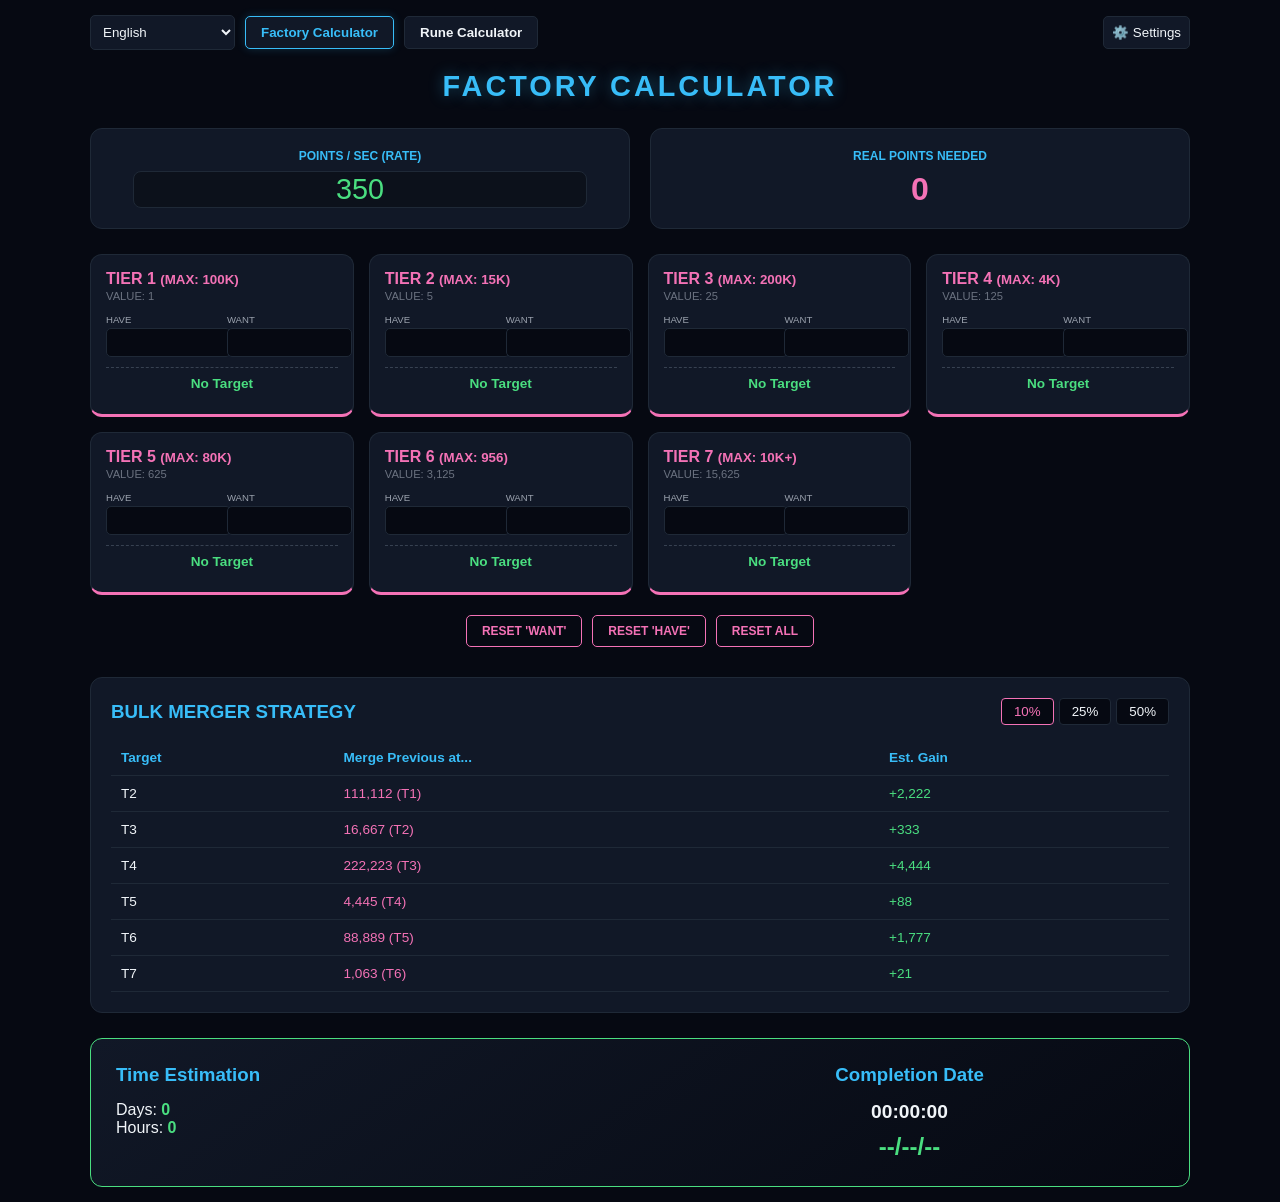
==== commit e4911891: "Update index.html (Removed my Name from the Calculator)  Bugfix Factory Calc: Number input (Not l" ====
--- a/index.html
+++ b/index.html
@@ -300,7 +300,7 @@
     </div>
 
     <div id="view-factory" class="view-section active">
-        <h1>Factory Calculator by IDoNotBelieveInNames</h1>
+        <h1>Factory Calculator</h1>
         <div class="top-bar">
             <div class="stat-card">
                 <label id="lbl-rate">Points / Sec (Rate)</label>
@@ -416,23 +416,17 @@
 
 <script>
     const translations = {
-        en: { 
-            locale: "en-US", rate: "Points / Sec (Rate)", needed: "Real Points Needed", have: "Have", want: "Want", estimation: "Time Estimation", d: "Days:", h: "Hours:", completion: "Completion Date", goal: "Goal Reached!", no_target: "No Target", time_lbl: "Time: ", strat_title: "Bulk Merger Strategy", th_tier: "Target", th_merge: "Merge Previous at...", th_result: "Est. Gain", reset_have: "Reset 'Have'", reset_want: "Reset 'Want'", reset_both: "Reset All", confirm: "Are you sure?",
-            rune_stats: "1. Current Stats", rune_luck: "Rune Luck Multiplier:", rune_bulk: "Rune Bulk:", rune_speed: "Rune Speed (Seconds):", rune_target: "2. Target Settings", rune_goal: "Target Amount / RPS Goal:", raw_rps: "Raw Production (RPS):", multi_rps: "Multiplied Score /s:", rune_results: "3. Results & Time", req_bulk: "Required Bulk for Goal:", time_grind: "Time to reach Goal:"
-        },
-        de: { 
-            locale: "de-DE", rate: "Punkte / Sek (Rate)", needed: "Benötigte Punkte", have: "Besitz", want: "Ziel", estimation: "Zeit-Schätzung", d: "Tage:", h: "Stunden:", completion: "Fertigstellung", goal: "Ziel erreicht!", no_target: "Kein Ziel", time_lbl: "Zeit: ", strat_title: "Bulk-Merge Strategie", th_tier: "Ziel", th_merge: "Mergen ab (für Bonus)...", th_result: "Gewinn ca.", reset_have: "Besitz Reset", reset_want: "Ziel Reset", reset_both: "Alles Reset", confirm: "Bist du sicher?",
-            rune_stats: "1. Aktuelle Stats", rune_luck: "Runen-Glück Multiplikator:", rune_bulk: "Runen-Menge (Bulk):", rune_speed: "Runen-Tempo (Sekunden):", rune_target: "2. Ziel-Einstellungen", rune_goal: "Ziel-Menge / RPS Ziel:", raw_rps: "Roh-Produktion (RPS):", multi_rps: "Multiplizierter Wert /s:", rune_results: "3. Ergebnisse & Zeit", req_bulk: "Benötigte Menge für Ziel:", time_grind: "Zeit bis zum Ziel:"
-        },
+        en: { locale: "en-US", rate: "Points / Sec (Rate)", needed: "Real Points Needed", have: "Have", want: "Want", estimation: "Time Estimation", d: "Days:", h: "Hours:", completion: "Completion Date", goal: "Goal Reached!", no_target: "No Target", time_lbl: "Time: ", strat_title: "Bulk Merger Strategy", th_tier: "Target", th_merge: "Merge Previous at...", th_result: "Est. Gain", reset_have: "Reset 'Have'", reset_want: "Reset 'Want'", reset_both: "Reset All", confirm: "Are you sure?", rune_stats: "1. Current Stats", rune_luck: "Rune Luck Multiplier:", rune_bulk: "Rune Bulk:", rune_speed: "Rune Speed (Seconds):", rune_target: "2. Target Settings", rune_goal: "Target Amount / RPS Goal:", raw_rps: "Raw Production (RPS):", multi_rps: "Multiplied Score /s:", rune_results: "3. Results & Time", req_bulk: "Required Bulk for Goal:", time_grind: "Time to reach Goal:" },
+        de: { locale: "de-DE", rate: "Punkte / Sek (Rate)", needed: "Benötigte Punkte", have: "Besitz", want: "Ziel", estimation: "Zeit-Schätzung", d: "Tage:", h: "Stunden:", completion: "Fertigstellung", goal: "Ziel erreicht!", no_target: "Kein Ziel", time_lbl: "Zeit: ", strat_title: "Bulk-Merge Strategie", th_tier: "Ziel", th_merge: "Mergen ab (für Bonus)...", th_result: "Gewinn ca.", reset_have: "Besitz Reset", reset_want: "Ziel Reset", reset_both: "Alles Reset", confirm: "Bist du sicher?", rune_stats: "1. Aktuelle Stats", rune_luck: "Runen-Glück Multiplikator:", rune_bulk: "Runen-Menge (Bulk):", rune_speed: "Runen-Tempo (Sekunden):", rune_target: "2. Ziel-Einstellungen", rune_goal: "Ziel-Menge / RPS Ziel:", raw_rps: "Roh-Produktion (RPS):", multi_rps: "Multiplizierter Wert /s:", rune_results: "3. Ergebnisse & Zeit", req_bulk: "Benötigte Menge für Ziel:", time_grind: "Zeit bis zum Ziel:" },
         fr: { locale: "fr-FR", rate: "Points / Sec (Taux)", needed: "Points Réels Requis", have: "Possédé", want: "Voulu", estimation: "Estimation du Temps", d: "Jours:", h: "Heures:", completion: "Date d'achèvement", goal: "Objectif Atteint!", no_target: "Pas de cible", time_lbl: "Temps: ", strat_title: "Stratégie de Fusion", th_tier: "Tier Cible", th_merge: "Fusionner à...", th_result: "Gain Est.", reset_have: "Reset Possédé", reset_want: "Reset Voulu", reset_both: "Reset Tout", confirm: "Sûr?", rune_stats: "1. Stats Actuelles", rune_luck: "Multiplicateur de Chance:", rune_bulk: "Volume de Runes:", rune_speed: "Vitesse (Secondes):", rune_target: "2. Paramètres Cibles", rune_goal: "Montant Cible / RPS:", raw_rps: "Production Brute (RPS):", multi_rps: "Score Multiplié /s:", rune_results: "3. Résultats & Temps", req_bulk: "Volume Requis:", time_grind: "Temps pour l'objectif:" },
         es: { locale: "es-ES", rate: "Puntos / Seg (Tasa)", needed: "Puntos Reales Necesarios", have: "Tengo", want: "Quiero", estimation: "Estimación de Tiempo", d: "Días:", h: "Horas:", completion: "Fecha de Finalización", goal: "¡Meta Alcanzada!", no_target: "Sin objetivo", time_lbl: "Tiempo: ", strat_title: "Estrategia de Fusión", th_tier: "Tier Objetivo", th_merge: "Fusionar en...", th_result: "Ganancia Est.", reset_have: "Reset Tengo", reset_want: "Reset Quiero", reset_both: "Reset Todo", confirm: "Seguro?", rune_stats: "1. Estadísticas", rune_luck: "Multiplicador de Suerte:", rune_bulk: "Volumen de Runas:", rune_speed: "Velocidad (Segundos):", rune_target: "2. Objetivo", rune_goal: "Cantidad / RPS Objetivo:", raw_rps: "Producción Bruta (RPS):", multi_rps: "Puntuación Multiplicada /s:", rune_results: "3. Resultados", req_bulk: "Volumen Necesario:", time_grind: "Tiempo para la meta:" },
         pl: { locale: "pl-PL", rate: "Punkty / Sek (Tempo)", needed: "Rzeczywiste Punkty", have: "Posiadam", want: "Chcę", estimation: "Szacowany Czas", d: "Dni:", h: "Godziny:", completion: "Data Ukończenia", goal: "Cel Osiągnięty!", no_target: "Brak celu", time_lbl: "Czas: ", strat_title: "Strategia Łączenia", th_tier: "Tier Docelowy", th_merge: "Połącz przy...", th_result: "Zysk ok.", reset_have: "Reset Posiadam", reset_want: "Reset Chcę", reset_both: "Reset Wszystko", confirm: "Pewny?", rune_stats: "1. Statystyki", rune_luck: "Mnożnik Szczęścia:", rune_bulk: "Ilość Run:", rune_speed: "Prędkość (Sekundy):", rune_target: "2. Ustawienia Celu", rune_goal: "Ilość / Cel RPS:", raw_rps: "Produkcja (RPS):", multi_rps: "Wynik Pomnożony /s:", rune_results: "3. Wyniki i Czas", req_bulk: "Wymagana Ilość:", time_grind: "Czas do celu:" },
         ru: { locale: "ru-RU", rate: "Очков / сек (Скорость)", needed: "Нужно очков", have: "Есть", want: "Нужно", estimation: "Оценка времени", d: "Дни:", h: "Часы:", completion: "Дата завершения", goal: "Цель достигнута!", no_target: "Нет цели", time_lbl: "Время: ", strat_title: "Стратегия Слияния", th_tier: "Целевой Тир", th_merge: "Сливать при...", th_result: "Прирост", reset_have: "Сброс Есть", reset_want: "Сброс Нужно", reset_both: "Сброс Всего", confirm: "Уверены?", rune_stats: "1. Статистика", rune_luck: "Множитель удачи:", rune_bulk: "Объем рун:", rune_speed: "Скорость (сек):", rune_target: "2. Цель", rune_goal: "Цель очков / RPS:", raw_rps: "Производство (RPS):", multi_rps: "Множитель очков /с:", rune_results: "3. Результаты", req_bulk: "Нужный объем:", time_grind: "Время до цели:" },
         id: { locale: "id-ID", rate: "Poin / Detik (Laju)", needed: "Poin Dibutuhkan", have: "Punya", want: "Ingin", estimation: "Estimasi Waktu", d: "Hari:", h: "Jam:", completion: "Tanggal Selesai", goal: "Target Tercapai!", no_target: "Tidak ada target", time_lbl: "Waktu: ", strat_title: "Strategi Penggabungan", th_tier: "Tier Target", th_merge: "Gabung di...", th_result: "Hasil Est.", reset_have: "Reset Punya", reset_want: "Reset Ingin", reset_both: "Reset Semua", confirm: "Yakin?", rune_stats: "1. Statistik", rune_luck: "Pengali Keberuntungan:", rune_bulk: "Jumlah Rune:", rune_speed: "Kecepatan (Detik):", rune_target: "2. Target", rune_goal: "Jumlah / Target RPS:", raw_rps: "Produksi Mentah (RPS):", multi_rps: "Skor Pengali /detik:", rune_results: "3. Hasil & Waktu", req_bulk: "Jumlah yang Dibutuhkan:", time_grind: "Waktu untuk target:" },
-        pt: { locale: "pt-PT", rate: "Pontos / Seg (Taxa)", needed: "Pontos Necessários", have: "Possuo", want: "Quero", estimation: "Estimativa de Tempo", d: "Dias:", h: "Horas:", completion: "Data de Conclusão", goal: "Meta Atingida!", no_target: "Sem alvo", time_lbl: "Tempo: ", strat_title: "Estratégia de Fusão", th_tier: "Tier Alvo", th_merge: "Fundir em...", th_result: "Ganho Est.", reset_have: "Reset Possuo", reset_want: "Reset Quero", reset_both: "Reset Tudo", confirm: "Tem certeza?", rune_stats: "1. Estatísticas", rune_luck: "Multiplicador de Sorte:", rune_bulk: "Volume de Runas:", rune_speed: "Velocidade (Segundos):", rune_target: "2. Objetivo", rune_goal: "Quantidade / RPS Alvo:", raw_rps: "Produção Bruta (RPS):", multi_rps: "Pontuação /s:", rune_results: "3. Resultados", req_bulk: "Volume Necessário:", time_grind: "Tempo para la meta:" }
+        pt: { locale: "pt-PT", rate: "Pontos / Seg (Taxa)", needed: "Pontos Necessários", have: "Possuo", want: "Quero", estimation: "Estimativa de Tempo", d: "Dias:", h: "Horas:", completion: "Date de Conclusão", goal: "Meta Atingida!", no_target: "Sem alvo", time_lbl: "Tempo: ", strat_title: "Estrategia de Fusão", th_tier: "Tier Alvo", th_merge: "Fundir em...", th_result: "Ganho Est.", reset_have: "Reset Possuo", reset_want: "Reset Quero", reset_both: "Reset Tudo", confirm: "Tem certeza?", rune_stats: "1. Estatísticas", rune_luck: "Multiplicador de Sorte:", rune_bulk: "Volume de Runas:", rune_speed: "Velocidade (Segundos):", rune_target: "2. Objetivo", rune_goal: "Quantidade / RPS Alvo:", raw_rps: "Produção Bruta (RPS):", multi_rps: "Pontuação /s:", rune_results: "3. Resultados", req_bulk: "Volume Necessário:", time_grind: "Tempo para la meta:" }
     };
 
-    const runeSuffixes = ["", "K", "M", "B", "T", "Qd", "Qn", "Sx", "Sp", "Oc", "No", "De", "Ude", "Dde", "Tde", "Qade", "Qinde", "Sxde", "Spde", "Ocde", "Node", "Vgde", "Uvgde", "Dvgde", "Tvgde", "Qavgde", "Qivgde", "Sxvgde", "Spvgde", "Ocvgde", "Novgde", "Tgde", "Utgde", "Dtgde", "Ttgde", "Qatgde", "Qitgde", "Sxtgde", "Sptgde", "Octgde", "Notgde", "Qagde", "Uqagde", "Dqagde", "Tqagde", "Qaqagde", "Qiqagde", "Sxqagde", "Spqagde", "Ocqagde", "Noqagde", "Qgde", "Uqgde", "Dqgde", "Tqgde", "Qaqgde", "Qiqgde", "Sxqgde", "Spqggde", "Ocqgde", "Noqgde", "Sgde", "Usgde", "Dsgde", "Tsgde", "Qasgde", "Qisgde", "Sxsgde", "Spsgde", "Ocsgde", "Nosgde", "Spgde", "Uspgde", "Dspgde", "Tspgde", "Qaspgde", "Qispgde", "Sxspgde", "Spspgde", "Ocspgde", "Nospgde", "Ogde", "Uogde", "Dogde", "Togde", "Qaogde", "Qiogde", "Sxogde", "Spogde", "Ocogde", "Noogde", "Ngde", "Ungde", "Dngde", "Tngde", "Qangde", "Qingde", "Sxngde", "Spngde", "Ocngde", "Nongde", "Cde"];
+    const runeSuffixes = ["", "K", "M", "B", "T", "Qd", "Qn", "Sx", "Sp", "Oc", "No", "De", "Ude", "Dde", "Tde", "Qdde", "Qnde", "Sxde", "Spde", "Ocde", "Node", "Vgde", "Uvgde", "Dvgde", "Tvgde", "Qavgde", "Qivgde", "Sxvgde", "Spvgde", "Ocvgde", "Novgde", "Tgde", "Utgde", "Dtgde", "Ttgde", "Qatgde", "Qitgde", "Sxtgde", "Sptgde", "Octgde", "Notgde", "Qagde", "Uqagde", "Dqagde", "Tqagde", "Qaqagde", "Qiqagde", "Sxqagde", "Spqagde", "Ocqagde", "Noqagde", "Qgde", "Uqgde", "Dqgde", "Tqgde", "Qaqgde", "Qiqgde", "Sxqgde", "Spqggde", "Ocqgde", "Noqgde", "Sgde", "Usgde", "Dsgde", "Tsgde", "Qasgde", "Qisgde", "Sxsgde", "Spsgde", "Ocsgde", "Nosgde", "Spgde", "Uspgde", "Dspgde", "Tspgde", "Qaspgde", "Qispgde", "Sxspgde", "Spspgde", "Ocspgde", "Nospgde", "Ogde", "Uogde", "Dogde", "Togde", "Qaogde", "Qiogde", "Sxogde", "Spogde", "Ocogde", "Noogde", "Ngde", "Ungde", "Dngde", "Tngde", "Qangde", "Qingde", "Sxngde", "Spngde", "Ocngde", "Nongde", "Cde"];
 
     const defaultTiers = [
         { id: 1, mult: 1, h: 0, w: 100000, max: "100k", hold: 100000 },
@@ -448,8 +442,37 @@
     let currentPerc = 10;
     let activeView = 'factory';
 
-    function formatWithCommas(n) { return n.toLocaleString('en-US'); }
-    function parseFormattedNumber(s) { return parseFloat(String(s).replace(/,/g, '')) || 0; }
+    function formatWithCommas(n) { return Math.floor(n).toLocaleString('en-US'); }
+    
+    
+    function parseRaw(s) {
+        if (!s) return 0;
+        let cleaned = String(s).replace(/,/g, '');
+        return parseFloat(cleaned) || 0;
+    }
+
+
+    function handleInput(el, type) {
+        let val = el.value;
+
+        if (type === 'factory') {
+
+            val = val.replace(/[^0-9]/g, '');
+        } else {
+
+            val = val.replace(/[^0-9.,]/g, '');
+            val = val.replace(',', '.'); 
+            
+            const parts = val.split('.');
+            if (parts.length > 2) val = parts[0] + '.' + parts.slice(1).join('');
+        }
+
+        
+        el.value = val;
+
+
+        if(type === 'factory') calculateFactory(); else calculateRune();
+    }
 
     function showView(view) {
         activeView = view;
@@ -461,18 +484,6 @@
         saveData();
     }
 
-    function handleInput(el, type) {
-        let cursor = el.selectionStart, len = el.value.length;
-        let val = el.value.replace(/[^0-9.]/g, '');
-        if (val.indexOf('.') !== val.lastIndexOf('.')) val = val.slice(0, val.lastIndexOf('.'));
-        if (val !== "" && !val.endsWith('.')) {
-            let num = parseFloat(val);
-            if(!isNaN(num)) el.value = num.toLocaleString('en-US', {maximumFractionDigits: 10});
-        } else { el.value = val; }
-        el.setSelectionRange(cursor + (el.value.length - len), cursor + (el.value.length - len));
-        if(type === 'factory') calculateFactory(); else calculateRune();
-    }
-
     const container = document.getElementById('tier-container');
     defaultTiers.forEach(t => {
         container.innerHTML += `<div class="tier-card"><div class="tier-title"><span class="tier-name">TIER ${t.id} <small>(Max: ${t.max})</small></span><span class="tier-info">Value: ${formatWithCommas(t.mult)}</span></div><div class="input-group"><div class="field-box"><label class="lbl-have">Have</label><input type="text" class="have-in" id="h-${t.id}" data-tier="${t.id}" data-mult="${t.mult}" oninput="handleInput(this, 'factory')"></div><div class="field-box"><label class="lbl-want">Want</label><input type="text" class="want-in" id="w-${t.id}" data-tier="${t.id}" data-mult="${t.mult}" oninput="handleInput(this, 'factory')"></div></div><div class="tier-time" id="tier-time-${t.id}">Time: 0s</div></div>`;
@@ -482,6 +493,7 @@
         const ids = ['runeLuckSuffix', 'runeBulkSuffix', 'runeTargetSuffix'];
         ids.forEach(id => {
             const sel = document.getElementById(id);
+            if (!sel) return;
             runeSuffixes.forEach((sfx, i) => {
                 let opt = document.createElement('option');
                 opt.value = i; opt.textContent = sfx || "Ones";
@@ -491,11 +503,11 @@
     }
 
     function calculateFactory() {
-        const rate = parseFormattedNumber(document.getElementById('rate').value);
+        const rate = parseRaw(document.getElementById('rate').value);
         const t = translations[currentLang];
         let curPts = 0, tarPts = 0;
-        document.querySelectorAll('.have-in').forEach(i => curPts += parseFormattedNumber(i.value) * parseFloat(i.dataset.mult));
-        document.querySelectorAll('.want-in').forEach(i => tarPts += parseFormattedNumber(i.value) * parseFloat(i.dataset.mult));
+        document.querySelectorAll('.have-in').forEach(i => curPts += parseRaw(i.value) * parseFloat(i.dataset.mult));
+        document.querySelectorAll('.want-in').forEach(i => tarPts += parseRaw(i.value) * parseFloat(i.dataset.mult));
         const diff = Math.max(0, tarPts - curPts);
         const sec = rate > 0 ? diff / rate : 0;
         document.getElementById('pts-needed').innerText = formatWithCommas(diff);
@@ -506,8 +518,8 @@
         else document.getElementById('done-by').innerText = tarPts > 0 ? t.goal : "--/--/--";
         updateStrategy();
         defaultTiers.forEach(tier => {
-            const h = parseFormattedNumber(document.getElementById(`h-${tier.id}`).value);
-            const w = parseFormattedNumber(document.getElementById(`w-${tier.id}`).value);
+            const h = parseRaw(document.getElementById(`h-${tier.id}`).value);
+            const w = parseRaw(document.getElementById(`w-${tier.id}`).value);
             const tDiff = Math.max(0, (w - h) * tier.mult);
             const tSec = rate > 0 ? tDiff / rate : 0;
             const span = document.getElementById(`tier-time-${tier.id}`);
@@ -519,12 +531,12 @@
     }
 
     function calculateRune() {
-        const luck = parseFormattedNumber(document.getElementById('runeLuckNum').value);
+        const luck = parseRaw(document.getElementById('runeLuckNum').value);
         const luckSfx = parseInt(document.getElementById('runeLuckSuffix').value);
-        const bulk = parseFormattedNumber(document.getElementById('runeBulkNum').value);
+        const bulk = parseRaw(document.getElementById('runeBulkNum').value);
         const bulkSfx = parseInt(document.getElementById('runeBulkSuffix').value);
-        const speed = parseFormattedNumber(document.getElementById('runeSpeed').value);
-        const target = parseFormattedNumber(document.getElementById('runeTargetNum').value);
+        const speed = parseRaw(document.getElementById('runeSpeed').value);
+        const target = parseRaw(document.getElementById('runeTargetNum').value);
         const targetSfx = parseInt(document.getElementById('runeTargetSuffix').value);
         if (bulk <= 0 || speed <= 0) return;
         let rps = bulk / speed;
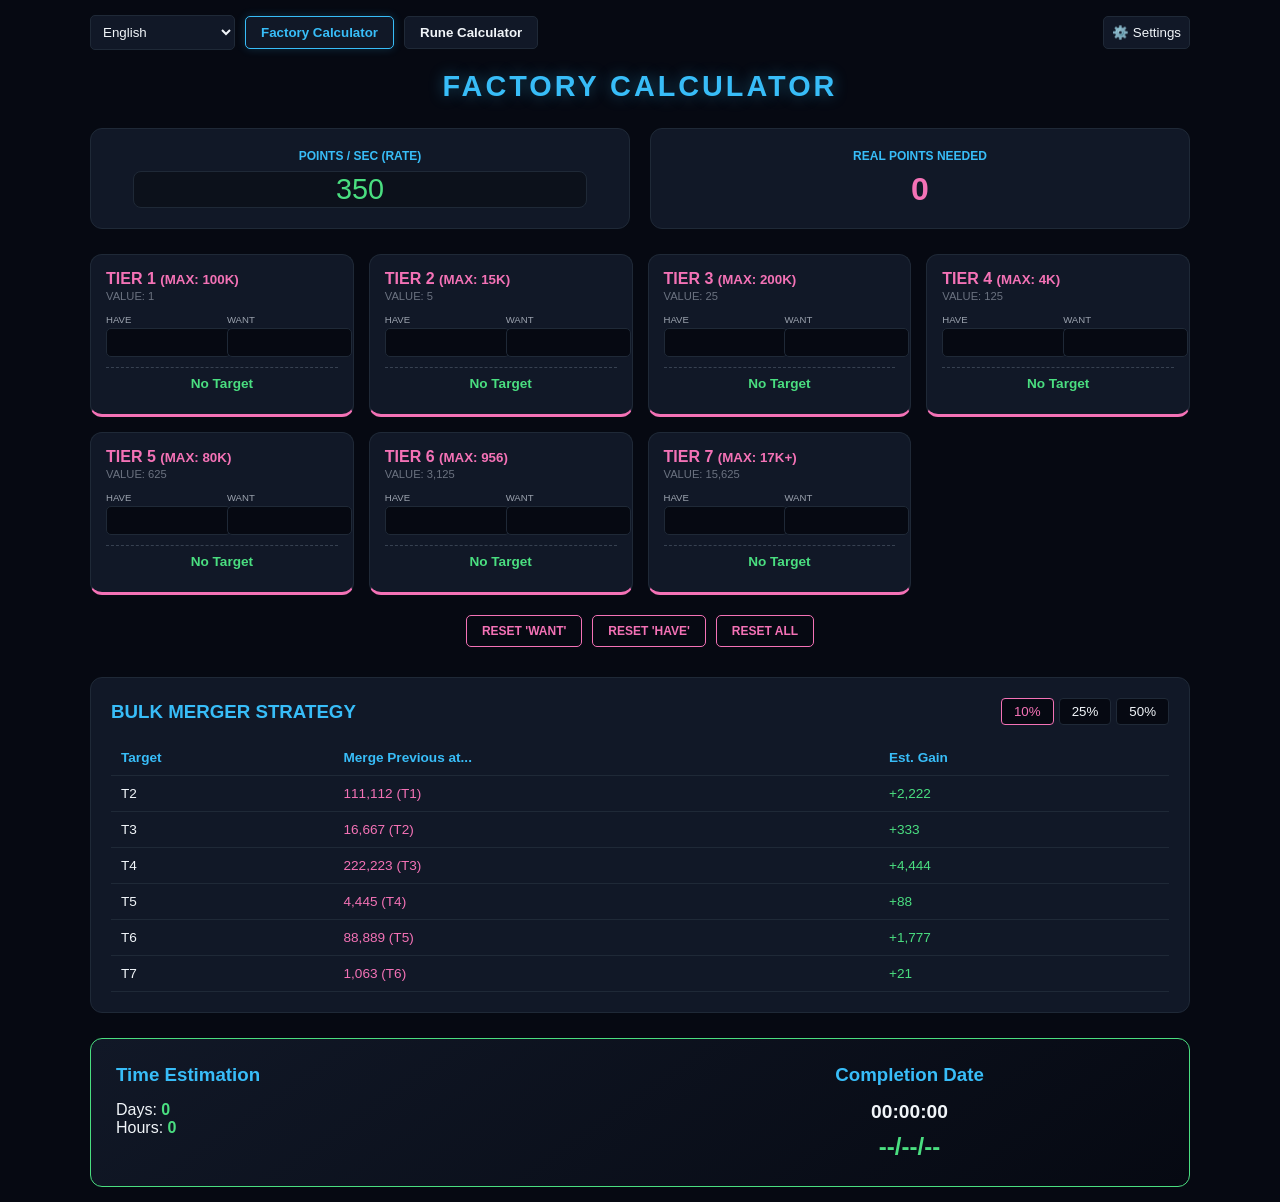
==== commit a0d65c93: "Update index.html More then 17k... Holy" ====
--- a/index.html
+++ b/index.html
@@ -435,7 +435,7 @@
         { id: 4, mult: 125, h: 0, w: 4000, max: "4k", hold: 4000 },
         { id: 5, mult: 625, h: 0, w: 80000, max: "80k", hold: 80000 },
         { id: 6, mult: 3125, h: 0, w: 956, max: "956", hold: 956 },
-        { id: 7, mult: 15625, h: 0, w: 10000, max: "10k+", hold: 0 }
+        { id: 7, mult: 15625, h: 0, w: 17000, max: "17k+", hold: 0 }
     ];
 
     let currentLang = 'en';
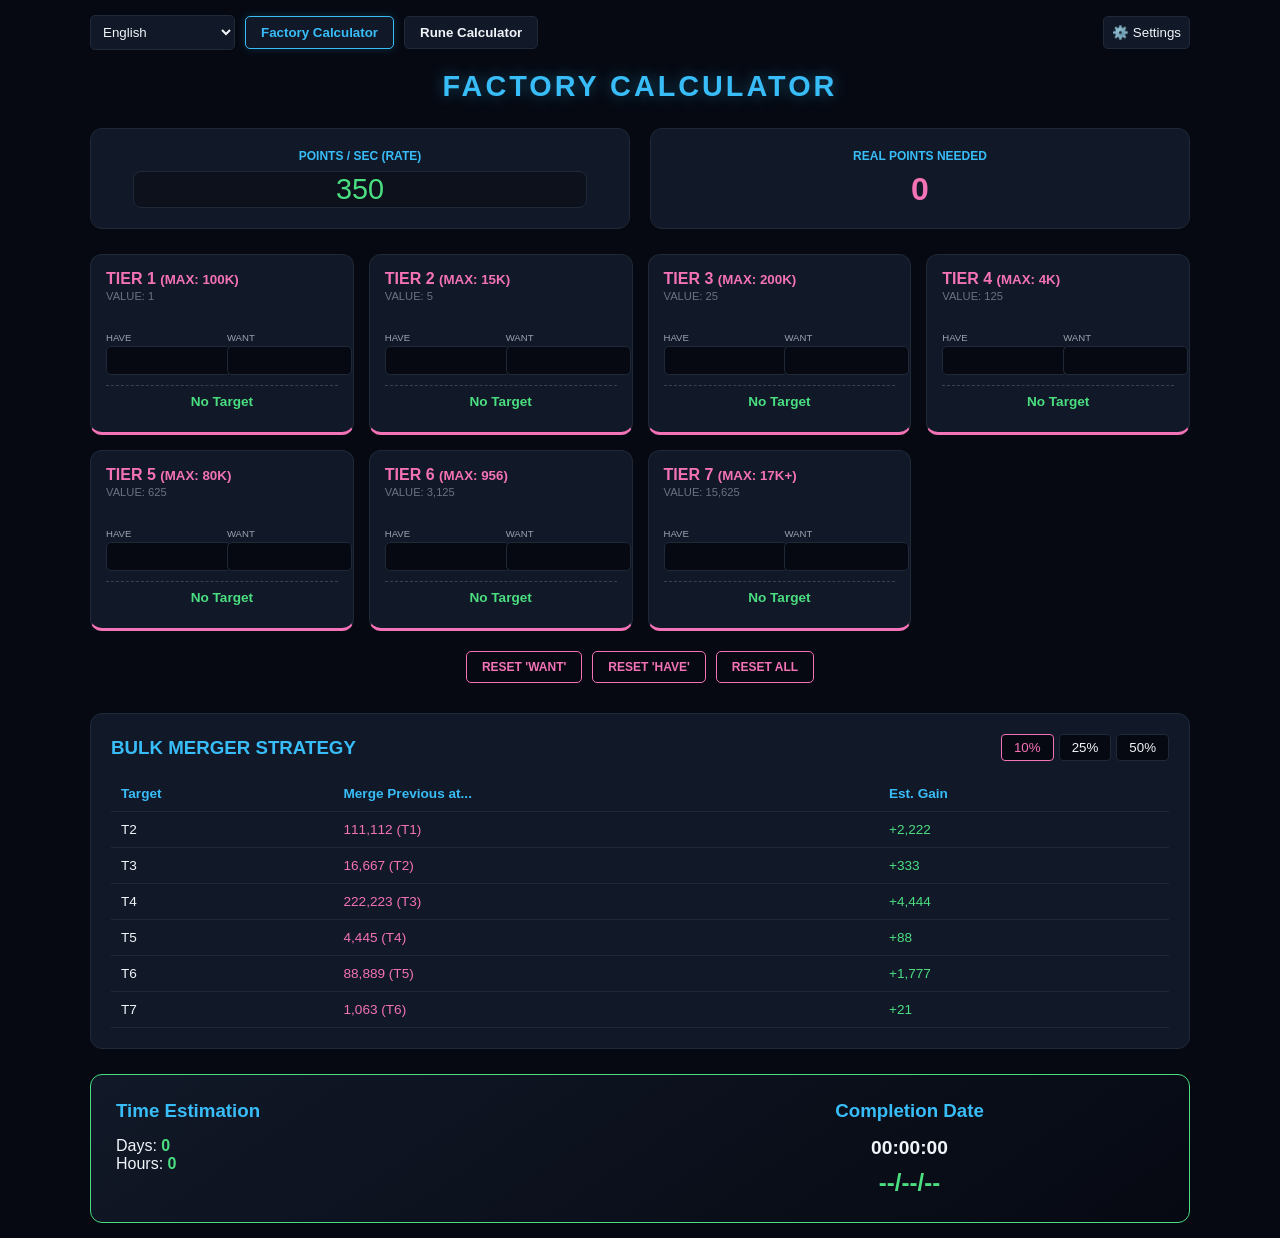
==== commit 29d6eb97: "Update index.html" ====
--- a/index.html
+++ b/index.html
@@ -1,703 +1,147 @@
-<!DOCTYPE html>
-<html lang="en">
-<head>
-    <meta charset="UTF-8">
-    <meta name="viewport" content="width=device-width, initial-scale=1.0">
-    <title>Factory & Rune Calculator</title>
-    <style>
-        :root {
-            --bg: #060912;
-            --card: #111827;
-            --blue: #38bdf8;
-            --pink: #f472b6;
-            --green: #4ade80;
-            --text: #f1f5f9;
-            --border: #1f2937;
-        }
-
-        body {
-            font-family: 'Segoe UI', Tahoma, Geneva, Verdana, sans-serif;
-            background-color: var(--bg);
-            color: var(--text);
-            display: flex;
-            flex-direction: column;
-            align-items: center;
-            padding: 15px;
-            margin: 0;
-        }
-
-        .container { max-width: 1100px; width: 100%; }
-
-        .header-nav {
-            display: flex;
-            justify-content: space-between;
-            align-items: center;
-            width: 100%;
-            margin-bottom: 20px;
-            flex-wrap: wrap;
-            gap: 15px;
-        }
-
-        .nav-left { display: flex; gap: 10px; align-items: center; }
-        
-        .btn-nav {
-            background: var(--card);
-            color: var(--text);
-            border: 1px solid var(--border);
-            padding: 8px 15px;
-            border-radius: 5px;
-            cursor: pointer;
-            font-weight: bold;
-            transition: 0.2s;
-        }
-
-        .btn-nav.active {
-            border-color: var(--blue);
-            color: var(--blue);
-            box-shadow: 0 0 10px rgba(56, 189, 248, 0.2);
-        }
-
-        select, .btn-settings {
-            background: var(--card);
-            color: var(--text);
-            border: 1px solid var(--border);
-            padding: 8px;
-            border-radius: 5px;
-            cursor: pointer;
-        }
-
-        h1 {
-            text-align: center;
-            color: var(--blue);
-            text-transform: uppercase;
-            letter-spacing: 3px;
-            margin-bottom: 25px;
-            font-size: 1.8rem;
-            text-shadow: 0 0 15px rgba(56, 189, 248, 0.4);
-        }
-
-        .view-section { display: none; width: 100%; }
-        .view-section.active { display: block; }
-
-        .top-bar {
-            display: grid;
-            grid-template-columns: repeat(auto-fit, minmax(300px, 1fr));
-            gap: 20px;
-            margin-bottom: 25px;
-        }
-
-        .stat-card {
-            background: var(--card);
-            padding: 20px;
-            border: 1px solid var(--border);
-            border-radius: 12px;
-            text-align: center;
-        }
-
-        .stat-card label {
-            display: block;
-            font-size: 0.75rem;
-            color: var(--blue);
-            font-weight: bold;
-            margin-bottom: 8px;
-            text-transform: uppercase;
-        }
-
-        .stat-card input, .rune-input-group input {
-            background: rgba(0,0,0,0.3);
-            border: 1px solid var(--border);
-            color: var(--green);
-            font-size: 1.8rem;
-            text-align: center;
-            width: 90%;
-            border-radius: 8px;
-            outline: none;
-        }
-
-        .tier-grid {
-            display: grid;
-            grid-template-columns: repeat(auto-fit, minmax(250px, 1fr));
-            gap: 15px;
-            margin-bottom: 20px;
-        }
-
-        .tier-card, .rune-box {
-            background: var(--card);
-            border-radius: 12px;
-            padding: 15px;
-            border: 1px solid var(--border);
-            border-bottom: 3px solid var(--pink);
-        }
-
-        .tier-title, .rune-box h3 {
-            display: flex;
-            flex-direction: column;
-            font-weight: bold;
-            margin-bottom: 12px;
-            color: var(--pink);
-            text-transform: uppercase;
-        }
-
-        .tier-info { color: #6b7280; font-size: 0.7rem; font-weight: normal; margin-top: 2px; }
-
-        .input-group { display: grid; grid-template-columns: 1fr 1fr; gap: 10px; }
-
-        .field-box label {
-            display: block;
-            font-size: 0.6rem;
-            color: #9ca3af;
-            margin-bottom: 3px;
-            text-transform: uppercase;
-        }
-
-        .field-box input {
-            width: 100%;
-            background: #060912;
-            border: 1px solid var(--border);
-            color: #fff;
-            padding: 6px;
-            border-radius: 5px;
-            text-align: center;
-        }
-
-        .tier-time, .rune-res-val {
-            margin-top: 10px;
-            padding: 8px;
-            border-top: 1px dashed #374151;
-            font-size: 0.85rem;
-            text-align: center;
-            color: var(--green);
-            font-weight: bold;
-        }
-
-        .reset-container {
-            display: flex;
-            justify-content: center;
-            gap: 10px;
-            margin: 20px 0 30px 0;
-            flex-wrap: wrap;
-        }
-
-        .btn-action {
-            background: transparent;
-            border: 1px solid var(--pink);
-            color: var(--pink);
-            padding: 8px 15px;
-            border-radius: 5px;
-            cursor: pointer;
-            font-size: 0.75rem;
-            font-weight: bold;
-            text-transform: uppercase;
-        }
-
-        .btn-action:hover { background: var(--pink); color: white; }
-
-        .strategy-card {
-            background: var(--card);
-            border: 1px solid var(--border);
-            border-radius: 12px;
-            padding: 20px;
-            margin-bottom: 25px;
-        }
-
-        .strategy-header {
-            display: flex;
-            justify-content: space-between;
-            align-items: center;
-            margin-bottom: 15px;
-            flex-wrap: wrap;
-            gap: 10px;
-        }
-
-        .perc-btn-group { display: flex; gap: 5px; }
-
-        .perc-btn {
-            background: #060912;
-            border: 1px solid var(--border);
-            color: var(--text);
-            padding: 5px 12px;
-            border-radius: 4px;
-            cursor: pointer;
-        }
-
-        .perc-btn.active { color: var(--pink); border-color: var(--pink); }
-
-        .strategy-table {
-            width: 100%;
-            border-collapse: collapse;
-            font-size: 0.85rem;
-        }
-
-        .strategy-table th { color: var(--blue); text-align: left; padding: 10px; border-bottom: 1px solid var(--border); }
-        .strategy-table td { padding: 10px; border-bottom: 1px solid #1f2937; }
-
-        .summary-box {
-            background: linear-gradient(145deg, #111827, #060912);
-            border-radius: 12px;
-            padding: 25px;
-            border: 1px solid var(--green);
-            display: grid;
-            grid-template-columns: repeat(auto-fit, minmax(300px, 1fr));
-            gap: 30px;
-        }
-
-        .res-val { color: var(--green); font-weight: bold; }
-        .done-text { font-size: 1.5rem; color: var(--green); margin-top: 10px; font-weight: bold; }
-
-        .rune-grid {
-            display: grid;
-            grid-template-columns: repeat(auto-fit, minmax(320px, 1fr));
-            gap: 20px;
-            margin-bottom: 25px;
-        }
-
-        .rune-input-group { display: flex; gap: 8px; margin-bottom: 15px; }
-        .rune-input-group input { flex: 2; font-size: 1.2rem; padding: 10px; }
-        .rune-input-group select { flex: 1; background: #060912; border: 1px solid var(--border); color: #fff; border-radius: 8px; }
-
-        .modal {
-            display: none;
-            position: fixed;
-            top:0; left:0; width:100%; height:100%;
-            background: rgba(0,0,0,0.85);
-            z-index: 1000;
-            justify-content: center; align-items: center;
-        }
-
-        .modal-content {
-            background: var(--card);
-            border: 1px solid var(--blue);
-            padding: 25px;
-            border-radius: 12px;
-            width: 90%; max-width: 500px;
-        }
-
-        @media (max-width: 600px) {
-            .header-nav { justify-content: center; }
-            .top-bar, .rune-grid { grid-template-columns: 1fr; }
-        }
-    </style>
-</head>
-<body>
-
-<div class="container">
-    <div class="header-nav">
-        <div class="nav-left">
-            <select id="langSelect" onchange="changeLanguage()">
-                <option value="en">English</option>
-                <option value="de">Deutsch</option>
-                <option value="fr">Français</option>
-                <option value="es">Español</option>
-                <option value="pl">Polski</option>
-                <option value="ru">Русский</option>
-                <option value="id">Bahasa Indonesia</option>
-                <option value="pt">Português</option>
-            </select>
-            <button class="btn-nav active" id="nav-factory" onclick="showView('factory')">Factory Calculator</button>
-            <button class="btn-nav" id="nav-rune" onclick="showView('rune')">Rune Calculator</button>
-        </div>
-        <button class="btn-settings" onclick="toggleModal()">⚙️ Settings</button>
-    </div>
-
-    <div id="view-factory" class="view-section active">
-        <h1>Factory Calculator</h1>
-        <div class="top-bar">
-            <div class="stat-card">
-                <label id="lbl-rate">Points / Sec (Rate)</label>
-                <input type="text" id="rate" value="350" oninput="handleInput(this, 'factory')">
-            </div>
-            <div class="stat-card">
-                <label id="lbl-needed">Real Points Needed</label>
-                <div id="pts-needed" style="font-size: 2rem; font-weight: bold; color: var(--pink); margin-top: 5px;">0</div>
-            </div>
-        </div>
-        <div class="tier-grid" id="tier-container"></div>
-        <div class="reset-container">
-            <button class="btn-action" onclick="resetFields('want')" id="btn-reset-want">Reset "Want"</button>
-            <button class="btn-action" onclick="resetFields('have')" id="btn-reset-have">Reset "Have"</button>
-            <button class="btn-action" onclick="resetFields('both')" id="btn-reset-both">Reset All</button>
-        </div>
-        <div class="strategy-card">
-            <div class="strategy-header">
-                <h3 id="lbl-strat-title" style="color: var(--blue); text-transform: uppercase; margin:0;">Bulk Merger Strategy</h3>
-                <div class="perc-btn-group">
-                    <button class="perc-btn" onclick="setPerc(10)">10%</button>
-                    <button class="perc-btn" onclick="setPerc(25)">25%</button>
-                    <button class="perc-btn" onclick="setPerc(50)">50%</button>
-                </div>
-            </div>
-            <div style="overflow-x: auto;">
-                <table class="strategy-table">
-                    <thead>
-                        <tr><th id="lbl-th-tier">Target</th><th id="lbl-th-merge">Merge Previous at...</th><th id="lbl-th-result">Est. Gain</th></tr>
-                    </thead>
-                    <tbody id="strategy-body"></tbody>
-                </table>
-            </div>
-        </div>
-    </div>
-
-    <div id="view-rune" class="view-section">
-        <h1>Rune Calculator</h1>
-        <div class="rune-grid">
-            <div class="rune-box">
-                <h3 id="lbl-rune-stats">1. Current Stats</h3>
-                <label id="lbl-rune-luck">Rune Luck Multiplier:</label>
-                <div class="rune-input-group">
-                    <input type="text" id="runeLuckNum" value="1" oninput="handleInput(this, 'rune')">
-                    <select id="runeLuckSuffix" onchange="calculateRune()"></select>
-                </div>
-                <label id="lbl-rune-bulk">Rune Bulk:</label>
-                <div class="rune-input-group">
-                    <input type="text" id="runeBulkNum" value="1" oninput="handleInput(this, 'rune')">
-                    <select id="runeBulkSuffix" onchange="calculateRune()"></select>
-                </div>
-                <label id="lbl-rune-speed">Rune Speed (Seconds):</label>
-                <input type="text" id="runeSpeed" value="0.05" oninput="handleInput(this, 'rune')" style="width:100%; background:#060912; border:1px solid var(--border); color:#fff; padding:10px; border-radius:8px; text-align:center;">
-            </div>
-            <div class="rune-box">
-                <h3 id="lbl-rune-target">2. Target Settings</h3>
-                <label id="lbl-rune-goal">Target Amount / RPS Goal:</label>
-                <div class="rune-input-group">
-                    <input type="text" id="runeTargetNum" value="10" oninput="handleInput(this, 'rune')">
-                    <select id="runeTargetSuffix" onchange="calculateRune()"></select>
-                </div>
-                <div style="margin-top:20px;">
-                    <label id="lbl-raw-rps">Raw Production (RPS):</label>
-                    <div id="out-raw-rps" class="rune-res-val">-</div>
-                    <label id="lbl-multi-rps">Multiplied Score /s:</label>
-                    <div id="out-multi-rps" class="rune-res-val" style="color:var(--blue)">-</div>
-                </div>
-            </div>
-        </div>
-        <div class="rune-box" style="margin-bottom:25px; border-bottom:3px solid var(--green);">
-            <h3 id="lbl-rune-results" style="color:var(--green)">3. Results & Time</h3>
-            <div style="display: grid; grid-template-columns: 1fr 1fr; gap: 20px;">
-                <div>
-                    <label id="lbl-req-bulk">Required Bulk for Goal:</label>
-                    <div id="out-req-bulk" class="rune-res-val">-</div>
-                </div>
-                <div>
-                    <label id="lbl-time-grind">Time to reach Goal:</label>
-                    <div id="out-rune-time" class="rune-res-val" style="color:var(--blue)">-</div>
-                </div>
-            </div>
-        </div>
-    </div>
-
-    <div class="summary-box">
-        <div class="res-column">
-            <h3 id="lbl-estimation" style="color: var(--blue); margin: 0 0 15px 0;">Time Estimation</h3>
-            <div class="res-row"><span id="lbl-d">Days:</span> <span class="res-val" id="out-d">0</span></div>
-            <div class="res-row"><span id="lbl-h">Hours:</span> <span class="res-val" id="out-h">0</span></div>
-        </div>
-        <div class="res-column" style="text-align: center;">
-            <h3 id="lbl-completion" style="color: var(--blue); margin: 0 0 15px 0;">Completion Date</h3>
-            <div id="hms-needed" style="font-size: 1.2rem; font-weight: bold;">00:00:00</div>
-            <div class="done-text" id="done-by">--/--/-- - --:--</div>
-        </div>
-    </div>
-</div>
-
-<div id="settingsModal" class="modal">
-    <div class="modal-content">
-        <h2 style="color: var(--blue); margin-top: 0;">Settings</h2>
-        <div style="margin-bottom: 20px;">
-            <label style="color:var(--blue); display:block; margin-bottom:10px;">Data Export / Import</label>
-            <textarea id="io-area" style="width: 100%; height: 80px; background: #000; color: var(--green); border: 1px solid var(--border); font-size: 0.7rem;"></textarea>
-            <div style="display: flex; gap: 5px; margin-top: 10px;">
-                <button class="btn-nav" onclick="exportData()" style="flex:1">Export</button>
-                <button class="btn-nav" onclick="importData()" style="flex:1">Import</button>
-            </div>
-        </div>
-        <button onclick="toggleModal()" style="width: 100%; padding: 12px; background: var(--blue); color: #000; font-weight: bold; border: none; border-radius: 5px; cursor: pointer;">Close</button>
-    </div>
-</div>
-
-<script>
-    const translations = {
-        en: { locale: "en-US", rate: "Points / Sec (Rate)", needed: "Real Points Needed", have: "Have", want: "Want", estimation: "Time Estimation", d: "Days:", h: "Hours:", completion: "Completion Date", goal: "Goal Reached!", no_target: "No Target", time_lbl: "Time: ", strat_title: "Bulk Merger Strategy", th_tier: "Target", th_merge: "Merge Previous at...", th_result: "Est. Gain", reset_have: "Reset 'Have'", reset_want: "Reset 'Want'", reset_both: "Reset All", confirm: "Are you sure?", rune_stats: "1. Current Stats", rune_luck: "Rune Luck Multiplier:", rune_bulk: "Rune Bulk:", rune_speed: "Rune Speed (Seconds):", rune_target: "2. Target Settings", rune_goal: "Target Amount / RPS Goal:", raw_rps: "Raw Production (RPS):", multi_rps: "Multiplied Score /s:", rune_results: "3. Results & Time", req_bulk: "Required Bulk for Goal:", time_grind: "Time to reach Goal:" },
-        de: { locale: "de-DE", rate: "Punkte / Sek (Rate)", needed: "Benötigte Punkte", have: "Besitz", want: "Ziel", estimation: "Zeit-Schätzung", d: "Tage:", h: "Stunden:", completion: "Fertigstellung", goal: "Ziel erreicht!", no_target: "Kein Ziel", time_lbl: "Zeit: ", strat_title: "Bulk-Merge Strategie", th_tier: "Ziel", th_merge: "Mergen ab (für Bonus)...", th_result: "Gewinn ca.", reset_have: "Besitz Reset", reset_want: "Ziel Reset", reset_both: "Alles Reset", confirm: "Bist du sicher?", rune_stats: "1. Aktuelle Stats", rune_luck: "Runen-Glück Multiplikator:", rune_bulk: "Runen-Menge (Bulk):", rune_speed: "Runen-Tempo (Sekunden):", rune_target: "2. Ziel-Einstellungen", rune_goal: "Ziel-Menge / RPS Ziel:", raw_rps: "Roh-Produktion (RPS):", multi_rps: "Multiplizierter Wert /s:", rune_results: "3. Ergebnisse & Zeit", req_bulk: "Benötigte Menge für Ziel:", time_grind: "Zeit bis zum Ziel:" },
-        fr: { locale: "fr-FR", rate: "Points / Sec (Taux)", needed: "Points Réels Requis", have: "Possédé", want: "Voulu", estimation: "Estimation du Temps", d: "Jours:", h: "Heures:", completion: "Date d'achèvement", goal: "Objectif Atteint!", no_target: "Pas de cible", time_lbl: "Temps: ", strat_title: "Stratégie de Fusion", th_tier: "Tier Cible", th_merge: "Fusionner à...", th_result: "Gain Est.", reset_have: "Reset Possédé", reset_want: "Reset Voulu", reset_both: "Reset Tout", confirm: "Sûr?", rune_stats: "1. Stats Actuelles", rune_luck: "Multiplicateur de Chance:", rune_bulk: "Volume de Runes:", rune_speed: "Vitesse (Secondes):", rune_target: "2. Paramètres Cibles", rune_goal: "Montant Cible / RPS:", raw_rps: "Production Brute (RPS):", multi_rps: "Score Multiplié /s:", rune_results: "3. Résultats & Temps", req_bulk: "Volume Requis:", time_grind: "Temps pour l'objectif:" },
-        es: { locale: "es-ES", rate: "Puntos / Seg (Tasa)", needed: "Puntos Reales Necesarios", have: "Tengo", want: "Quiero", estimation: "Estimación de Tiempo", d: "Días:", h: "Horas:", completion: "Fecha de Finalización", goal: "¡Meta Alcanzada!", no_target: "Sin objetivo", time_lbl: "Tiempo: ", strat_title: "Estrategia de Fusión", th_tier: "Tier Objetivo", th_merge: "Fusionar en...", th_result: "Ganancia Est.", reset_have: "Reset Tengo", reset_want: "Reset Quiero", reset_both: "Reset Todo", confirm: "Seguro?", rune_stats: "1. Estadísticas", rune_luck: "Multiplicador de Suerte:", rune_bulk: "Volumen de Runas:", rune_speed: "Velocidad (Segundos):", rune_target: "2. Objetivo", rune_goal: "Cantidad / RPS Objetivo:", raw_rps: "Producción Bruta (RPS):", multi_rps: "Puntuación Multiplicada /s:", rune_results: "3. Resultados", req_bulk: "Volumen Necesario:", time_grind: "Tiempo para la meta:" },
-        pl: { locale: "pl-PL", rate: "Punkty / Sek (Tempo)", needed: "Rzeczywiste Punkty", have: "Posiadam", want: "Chcę", estimation: "Szacowany Czas", d: "Dni:", h: "Godziny:", completion: "Data Ukończenia", goal: "Cel Osiągnięty!", no_target: "Brak celu", time_lbl: "Czas: ", strat_title: "Strategia Łączenia", th_tier: "Tier Docelowy", th_merge: "Połącz przy...", th_result: "Zysk ok.", reset_have: "Reset Posiadam", reset_want: "Reset Chcę", reset_both: "Reset Wszystko", confirm: "Pewny?", rune_stats: "1. Statystyki", rune_luck: "Mnożnik Szczęścia:", rune_bulk: "Ilość Run:", rune_speed: "Prędkość (Sekundy):", rune_target: "2. Ustawienia Celu", rune_goal: "Ilość / Cel RPS:", raw_rps: "Produkcja (RPS):", multi_rps: "Wynik Pomnożony /s:", rune_results: "3. Wyniki i Czas", req_bulk: "Wymagana Ilość:", time_grind: "Czas do celu:" },
-        ru: { locale: "ru-RU", rate: "Очков / сек (Скорость)", needed: "Нужно очков", have: "Есть", want: "Нужно", estimation: "Оценка времени", d: "Дни:", h: "Часы:", completion: "Дата завершения", goal: "Цель достигнута!", no_target: "Нет цели", time_lbl: "Время: ", strat_title: "Стратегия Слияния", th_tier: "Целевой Тир", th_merge: "Сливать при...", th_result: "Прирост", reset_have: "Сброс Есть", reset_want: "Сброс Нужно", reset_both: "Сброс Всего", confirm: "Уверены?", rune_stats: "1. Статистика", rune_luck: "Множитель удачи:", rune_bulk: "Объем рун:", rune_speed: "Скорость (сек):", rune_target: "2. Цель", rune_goal: "Цель очков / RPS:", raw_rps: "Производство (RPS):", multi_rps: "Множитель очков /с:", rune_results: "3. Результаты", req_bulk: "Нужный объем:", time_grind: "Время до цели:" },
-        id: { locale: "id-ID", rate: "Poin / Detik (Laju)", needed: "Poin Dibutuhkan", have: "Punya", want: "Ingin", estimation: "Estimasi Waktu", d: "Hari:", h: "Jam:", completion: "Tanggal Selesai", goal: "Target Tercapai!", no_target: "Tidak ada target", time_lbl: "Waktu: ", strat_title: "Strategi Penggabungan", th_tier: "Tier Target", th_merge: "Gabung di...", th_result: "Hasil Est.", reset_have: "Reset Punya", reset_want: "Reset Ingin", reset_both: "Reset Semua", confirm: "Yakin?", rune_stats: "1. Statistik", rune_luck: "Pengali Keberuntungan:", rune_bulk: "Jumlah Rune:", rune_speed: "Kecepatan (Detik):", rune_target: "2. Target", rune_goal: "Jumlah / Target RPS:", raw_rps: "Produksi Mentah (RPS):", multi_rps: "Skor Pengali /detik:", rune_results: "3. Hasil & Waktu", req_bulk: "Jumlah yang Dibutuhkan:", time_grind: "Waktu untuk target:" },
-        pt: { locale: "pt-PT", rate: "Pontos / Seg (Taxa)", needed: "Pontos Necessários", have: "Possuo", want: "Quero", estimation: "Estimativa de Tempo", d: "Dias:", h: "Horas:", completion: "Date de Conclusão", goal: "Meta Atingida!", no_target: "Sem alvo", time_lbl: "Tempo: ", strat_title: "Estrategia de Fusão", th_tier: "Tier Alvo", th_merge: "Fundir em...", th_result: "Ganho Est.", reset_have: "Reset Possuo", reset_want: "Reset Quero", reset_both: "Reset Tudo", confirm: "Tem certeza?", rune_stats: "1. Estatísticas", rune_luck: "Multiplicador de Sorte:", rune_bulk: "Volume de Runas:", rune_speed: "Velocidade (Segundos):", rune_target: "2. Objetivo", rune_goal: "Quantidade / RPS Alvo:", raw_rps: "Produção Bruta (RPS):", multi_rps: "Pontuação /s:", rune_results: "3. Resultados", req_bulk: "Volume Necessário:", time_grind: "Tempo para la meta:" }
-    };
-
-    const runeSuffixes = ["", "K", "M", "B", "T", "Qd", "Qn", "Sx", "Sp", "Oc", "No", "De", "Ude", "Dde", "Tde", "Qdde", "Qnde", "Sxde", "Spde", "Ocde", "Node", "Vgde", "Uvgde", "Dvgde", "Tvgde", "Qavgde", "Qivgde", "Sxvgde", "Spvgde", "Ocvgde", "Novgde", "Tgde", "Utgde", "Dtgde", "Ttgde", "Qatgde", "Qitgde", "Sxtgde", "Sptgde", "Octgde", "Notgde", "Qagde", "Uqagde", "Dqagde", "Tqagde", "Qaqagde", "Qiqagde", "Sxqagde", "Spqagde", "Ocqagde", "Noqagde", "Qgde", "Uqgde", "Dqgde", "Tqgde", "Qaqgde", "Qiqgde", "Sxqgde", "Spqggde", "Ocqgde", "Noqgde", "Sgde", "Usgde", "Dsgde", "Tsgde", "Qasgde", "Qisgde", "Sxsgde", "Spsgde", "Ocsgde", "Nosgde", "Spgde", "Uspgde", "Dspgde", "Tspgde", "Qaspgde", "Qispgde", "Sxspgde", "Spspgde", "Ocspgde", "Nospgde", "Ogde", "Uogde", "Dogde", "Togde", "Qaogde", "Qiogde", "Sxogde", "Spogde", "Ocogde", "Noogde", "Ngde", "Ungde", "Dngde", "Tngde", "Qangde", "Qingde", "Sxngde", "Spngde", "Ocngde", "Nongde", "Cde"];
-
-    const defaultTiers = [
-        { id: 1, mult: 1, h: 0, w: 100000, max: "100k", hold: 100000 },
-        { id: 2, mult: 5, h: 0, w: 15000, max: "15k", hold: 15000 },
-        { id: 3, mult: 25, h: 0, w: 200000, max: "200k", hold: 200000 },
-        { id: 4, mult: 125, h: 0, w: 4000, max: "4k", hold: 4000 },
-        { id: 5, mult: 625, h: 0, w: 80000, max: "80k", hold: 80000 },
-        { id: 6, mult: 3125, h: 0, w: 956, max: "956", hold: 956 },
-        { id: 7, mult: 15625, h: 0, w: 17000, max: "17k+", hold: 0 }
-    ];
-
-    let currentLang = 'en';
-    let currentPerc = 10;
-    let activeView = 'factory';
-
-    function formatWithCommas(n) { return Math.floor(n).toLocaleString('en-US'); }
-    
-    
-    function parseRaw(s) {
-        if (!s) return 0;
-        let cleaned = String(s).replace(/,/g, '');
-        return parseFloat(cleaned) || 0;
-    }
-
-
-    function handleInput(el, type) {
-        let val = el.value;
-
-        if (type === 'factory') {
-
-            val = val.replace(/[^0-9]/g, '');
-        } else {
-
-            val = val.replace(/[^0-9.,]/g, '');
-            val = val.replace(',', '.'); 
-            
-            const parts = val.split('.');
-            if (parts.length > 2) val = parts[0] + '.' + parts.slice(1).join('');
-        }
-
-        
-        el.value = val;
-
-
-        if(type === 'factory') calculateFactory(); else calculateRune();
-    }
-
-    function showView(view) {
-        activeView = view;
-        document.querySelectorAll('.view-section').forEach(s => s.classList.remove('active'));
-        document.querySelectorAll('.btn-nav').forEach(b => b.classList.remove('active'));
-        document.getElementById(`view-${view}`).classList.add('active');
-        document.getElementById(`nav-${view}`).classList.add('active');
-        if(view === 'factory') calculateFactory(); else calculateRune();
-        saveData();
-    }
-
-    const container = document.getElementById('tier-container');
-    defaultTiers.forEach(t => {
-        container.innerHTML += `<div class="tier-card"><div class="tier-title"><span class="tier-name">TIER ${t.id} <small>(Max: ${t.max})</small></span><span class="tier-info">Value: ${formatWithCommas(t.mult)}</span></div><div class="input-group"><div class="field-box"><label class="lbl-have">Have</label><input type="text" class="have-in" id="h-${t.id}" data-tier="${t.id}" data-mult="${t.mult}" oninput="handleInput(this, 'factory')"></div><div class="field-box"><label class="lbl-want">Want</label><input type="text" class="want-in" id="w-${t.id}" data-tier="${t.id}" data-mult="${t.mult}" oninput="handleInput(this, 'factory')"></div></div><div class="tier-time" id="tier-time-${t.id}">Time: 0s</div></div>`;
-    });
-
-    function setupRuneDropdowns() {
-        const ids = ['runeLuckSuffix', 'runeBulkSuffix', 'runeTargetSuffix'];
-        ids.forEach(id => {
-            const sel = document.getElementById(id);
-            if (!sel) return;
-            runeSuffixes.forEach((sfx, i) => {
-                let opt = document.createElement('option');
-                opt.value = i; opt.textContent = sfx || "Ones";
-                sel.appendChild(opt);
-            });
-        });
-    }
-
-    function calculateFactory() {
-        const rate = parseRaw(document.getElementById('rate').value);
-        const t = translations[currentLang];
-        let curPts = 0, tarPts = 0;
-        document.querySelectorAll('.have-in').forEach(i => curPts += parseRaw(i.value) * parseFloat(i.dataset.mult));
-        document.querySelectorAll('.want-in').forEach(i => tarPts += parseRaw(i.value) * parseFloat(i.dataset.mult));
-        const diff = Math.max(0, tarPts - curPts);
-        const sec = rate > 0 ? diff / rate : 0;
-        document.getElementById('pts-needed').innerText = formatWithCommas(diff);
-        document.getElementById('out-d').innerText = (sec / 86400).toLocaleString('en-US', {maximumFractionDigits: 1});
-        document.getElementById('out-h').innerText = (sec / 3600).toLocaleString('en-US', {maximumFractionDigits: 1});
-        document.getElementById('hms-needed').innerText = formatHMS(sec);
-        if (sec > 0) document.getElementById('done-by').innerText = new Date(Date.now() + sec*1000).toLocaleString(t.locale);
-        else document.getElementById('done-by').innerText = tarPts > 0 ? t.goal : "--/--/--";
-        updateStrategy();
-        defaultTiers.forEach(tier => {
-            const h = parseRaw(document.getElementById(`h-${tier.id}`).value);
-            const w = parseRaw(document.getElementById(`w-${tier.id}`).value);
-            const tDiff = Math.max(0, (w - h) * tier.mult);
-            const tSec = rate > 0 ? tDiff / rate : 0;
-            const span = document.getElementById(`tier-time-${tier.id}`);
-            if (tSec <= 0 && w > 0) span.innerText = t.goal;
-            else if (w === 0) span.innerText = t.no_target;
-            else span.innerText = t.time_lbl + formatHMS(tSec);
-        });
-        saveData();
-    }
-
-    function calculateRune() {
-        const luck = parseRaw(document.getElementById('runeLuckNum').value);
-        const luckSfx = parseInt(document.getElementById('runeLuckSuffix').value);
-        const bulk = parseRaw(document.getElementById('runeBulkNum').value);
-        const bulkSfx = parseInt(document.getElementById('runeBulkSuffix').value);
-        const speed = parseRaw(document.getElementById('runeSpeed').value);
-        const target = parseRaw(document.getElementById('runeTargetNum').value);
-        const targetSfx = parseInt(document.getElementById('runeTargetSuffix').value);
-        if (bulk <= 0 || speed <= 0) return;
-        let rps = bulk / speed;
-        document.getElementById('out-raw-rps').textContent = formatRuneNum(rps, bulkSfx) + " /s";
-        let luckValue = luck * Math.pow(10, (luckSfx) * 3);
-        let multiRps = rps * luckValue;
-        document.getElementById('out-multi-rps').textContent = formatRuneNum(multiRps, bulkSfx);
-        let targetScale = Math.pow(10, (targetSfx - bulkSfx) * 3);
-        let reqBulk = (target * targetScale) * speed;
-        document.getElementById('out-req-bulk').textContent = formatRuneNum(reqBulk, bulkSfx);
-        let grindSec = (target / rps) * targetScale;
-        document.getElementById('out-rune-time').textContent = formatGrindTime(grindSec);
-        if (activeView === 'rune') {
-            document.getElementById('out-d').innerText = (grindSec / 86400).toLocaleString('en-US', {maximumFractionDigits: 1});
-            document.getElementById('out-h').innerText = (grindSec / 3600).toLocaleString('en-US', {maximumFractionDigits: 1});
-            document.getElementById('hms-needed').innerText = formatHMS(grindSec);
-            if (grindSec > 0) document.getElementById('done-by').innerText = new Date(Date.now() + grindSec*1000).toLocaleString(translations[currentLang].locale);
-        }
-        saveData();
-    }
-
-    function formatRuneNum(val, sfxIdx) {
-        if (isNaN(val) || val <= 0 || val === Infinity) return "-";
-        while (val >= 1000 && sfxIdx < runeSuffixes.length - 1) { val /= 1000; sfxIdx++; }
-        while (val < 1 && sfxIdx > 0) { val *= 1000; sfxIdx--; }
-        return val.toFixed(2) + " " + runeSuffixes[sfxIdx];
-    }
-
-    function formatGrindTime(s) {
-        if (isNaN(s) || s === Infinity || s <= 0) return "-";
-        if (s < 60) return s.toFixed(2) + "s";
-        if (s < 3600) return (s/60).toFixed(1) + "m";
-        if (s < 86400) return (s/3600).toFixed(1) + "h";
-        return (s/86400).toFixed(1) + "d";
-    }
-
-    function formatHMS(s) {
-        if (s <= 0) return "00:00:00";
-        const h = Math.floor(s/3600), m = Math.floor((s%3600)/60), sc = Math.floor(s%60);
-        return `${String(h).padStart(2,'0')}:${String(m).padStart(2,'0')}:${String(sc).padStart(2,'0')}`;
-    }
-
-    function updateStrategy() {
-        const body = document.getElementById('strategy-body');
-        body.innerHTML = '';
-        const p = currentPerc / 100;
-        for(let i=0; i < defaultTiers.length - 1; i++) {
-            const t = defaultTiers[i], n = defaultTiers[i+1];
-            const thr = Math.ceil(t.hold / (1 - p));
-            const gain = Math.floor((thr * p) / 5);
-            body.innerHTML += `<tr><td>T${n.id}</td><td style="color:var(--pink)">${formatWithCommas(thr)} (T${t.id})</td><td style="color:var(--green)">+${formatWithCommas(gain)}</td></tr>`;
-        }
-    }
-
-    function setPerc(p) {
-        currentPerc = p;
-        document.querySelectorAll('.perc-btn').forEach(b => b.classList.toggle('active', parseInt(b.innerText) === p));
-        updateStrategy(); saveData();
-    }
-
-    function resetFields(type) {
-        const t = translations[currentLang];
-        if (!confirm(t.confirm)) return;
-        if (type === 'have' || type === 'both') document.querySelectorAll('.have-in').forEach(i => i.value = "0");
-        if (type === 'want' || type === 'both') document.querySelectorAll('.want-in').forEach(i => i.value = "0");
-        calculateFactory();
-    }
-
-    function toggleModal() {
-        const m = document.getElementById('settingsModal');
-        m.style.display = m.style.display === 'flex' ? 'none' : 'flex';
-    }
-
-    function changeLanguage() {
-        currentLang = document.getElementById('langSelect').value;
-        const t = translations[currentLang];
-        document.getElementById('lbl-rate').innerText = t.rate;
-        document.getElementById('lbl-needed').innerText = t.needed;
-        document.getElementById('lbl-estimation').innerText = t.estimation;
-        document.getElementById('lbl-d').innerText = t.d;
-        document.getElementById('lbl-h').innerText = t.h;
-        document.getElementById('lbl-completion').innerText = t.completion;
-        document.getElementById('lbl-strat-title').innerText = t.strat_title;
-        document.getElementById('lbl-th-tier').innerText = t.th_tier;
-        document.getElementById('lbl-th-merge').innerText = t.th_merge;
-        document.getElementById('lbl-th-result').innerText = t.th_result;
-        document.getElementById('btn-reset-have').innerText = t.reset_have;
-        document.getElementById('btn-reset-want').innerText = t.reset_want;
-        document.getElementById('btn-reset-both').innerText = t.reset_both;
-        document.querySelectorAll('.lbl-have').forEach(e => e.innerText = t.have);
-        document.querySelectorAll('.lbl-want').forEach(e => e.innerText = t.want);
-        document.getElementById('lbl-rune-stats').innerText = t.rune_stats;
-        document.getElementById('lbl-rune-luck').innerText = t.rune_luck;
-        document.getElementById('lbl-rune-bulk').innerText = t.rune_bulk;
-        document.getElementById('lbl-rune-speed').innerText = t.rune_speed;
-        document.getElementById('lbl-rune-target').innerText = t.rune_target;
-        document.getElementById('lbl-rune-goal').innerText = t.rune_goal;
-        document.getElementById('lbl-raw-rps').innerText = t.raw_rps;
-        document.getElementById('lbl-multi-rps').innerText = t.multi_rps;
-        document.getElementById('lbl-rune-results').innerText = t.rune_results;
-        document.getElementById('lbl-req-bulk').innerText = t.req_bulk;
-        document.getElementById('lbl-time-grind').innerText = t.time_grind;
-        if(activeView === 'factory') calculateFactory(); else calculateRune();
-    }
-
-    function exportData() { document.getElementById('io-area').value = btoa(localStorage.getItem('factoryV8')); }
-    function importData() { localStorage.setItem('factoryV8', atob(document.getElementById('io-area').value)); location.reload(); }
-
-    function saveData() {
-        const data = {
-            rate: document.getElementById('rate').value,
-            lang: currentLang,
-            perc: currentPerc,
-            view: activeView,
-            rune: {
-                luck: document.getElementById('runeLuckNum').value,
-                luckSfx: document.getElementById('runeLuckSuffix').value,
-                bulk: document.getElementById('runeBulkNum').value,
-                bulkSfx: document.getElementById('runeBulkSuffix').value,
-                speed: document.getElementById('runeSpeed').value,
-                target: document.getElementById('runeTargetNum').value,
-                targetSfx: document.getElementById('runeTargetSuffix').value
-            },
-            factoryTiers: Array.from(document.querySelectorAll('.tier-card')).map(c => ({
-                h: c.querySelector('.have-in').value,
-                w: c.querySelector('.want-in').value
-            }))
-        };
-        localStorage.setItem('factoryV8', JSON.stringify(data));
-    }
-
-    function loadData() {
-        setupRuneDropdowns();
-        const saved = localStorage.getItem('factoryV8');
-        if (saved) {
-            const data = JSON.parse(saved);
-            document.getElementById('rate').value = data.rate || "350";
-            currentLang = data.lang || 'en';
-            document.getElementById('langSelect').value = currentLang;
-            setPerc(data.perc || 10);
-            activeView = data.view || 'factory';
-            if(data.rune) {
-                document.getElementById('runeLuckNum').value = data.rune.luck;
-                document.getElementById('runeLuckSuffix').value = data.rune.luckSfx;
-                document.getElementById('runeBulkNum').value = data.rune.bulk;
-                document.getElementById('runeBulkSuffix').value = data.rune.bulkSfx;
-                document.getElementById('runeSpeed').value = data.rune.speed;
-                document.getElementById('runeTargetNum').value = data.rune.target;
-                document.getElementById('runeTargetSuffix').value = data.rune.targetSfx;
-            }
-            if(data.factoryTiers) {
-                data.factoryTiers.forEach((t, i) => {
-                    if(document.getElementById(`h-${i+1}`)) document.getElementById(`h-${i+1}`).value = t.h;
-                    if(document.getElementById(`w-${i+1}`)) document.getElementById(`w-${i+1}`).value = t.w;
-                });
-            }
-        } else { setPerc(10); }
-        showView(activeView);
-        changeLanguage();
-    }
-    window.onload = loadData;
-</script>
-</body>
-</html>
+<!DOCTYPE html>
+<html lang="en">
+<head>
+    <meta charset="UTF-8">
+    <meta name="viewport" content="width=device-width, initial-scale=1.0">
+    <title>Factory & Rune Calculator</title>
+    <link rel="stylesheet" href="css/style.css">
+</head>
+<body>
+
+<div class="container">
+    <div class="header-nav">
+        <div class="nav-left">
+            <select id="langSelect" onchange="changeLanguage()">
+                <option value="en">English</option>
+                <option value="de">Deutsch</option>
+                <option value="fr">Français</option>
+                <option value="es">Español</option>
+                <option value="pl">Polski</option>
+                <option value="ru">Русский</option>
+                <option value="id">Bahasa Indonesia</option>
+                <option value="pt">Português</option>
+            </select>
+            <button class="btn-nav active" id="nav-factory" onclick="showView('factory')">Factory Calculator</button>
+            <button class="btn-nav" id="nav-rune" onclick="showView('rune')">Rune Calculator</button>
+        </div>
+        <button class="btn-settings" onclick="toggleModal()">⚙️ Settings</button>
+    </div>
+
+    <div id="view-factory" class="view-section active">
+        <h1>Factory Calculator</h1>
+        <div class="top-bar">
+            <div class="stat-card">
+                <label id="lbl-rate">Points / Sec (Rate)</label>
+                <input type="text" id="rate" value="350" oninput="handleInput(this, 'factory')">
+            </div>
+            <div class="stat-card">
+                <label id="lbl-needed">Real Points Needed</label>
+                <div id="pts-needed" style="font-size: 2rem; font-weight: bold; color: var(--pink); margin-top: 5px;">0</div>
+            </div>
+        </div>
+        <div class="tier-grid" id="tier-container"></div>
+        <div class="reset-container">
+            <button class="btn-action" onclick="resetFields('want')" id="btn-reset-want">Reset "Want"</button>
+            <button class="btn-action" onclick="resetFields('have')" id="btn-reset-have">Reset "Have"</button>
+            <button class="btn-action" onclick="resetFields('both')" id="btn-reset-both">Reset All</button>
+        </div>
+        <div class="strategy-card">
+            <div class="strategy-header">
+                <h3 id="lbl-strat-title" style="color: var(--blue); text-transform: uppercase; margin:0;">Bulk Merger Strategy</h3>
+                <div class="perc-btn-group">
+                    <button class="perc-btn" onclick="setPerc(10)">10%</button>
+                    <button class="perc-btn" onclick="setPerc(25)">25%</button>
+                    <button class="perc-btn" onclick="setPerc(50)">50%</button>
+                </div>
+            </div>
+            <div style="overflow-x: auto;">
+                <table class="strategy-table">
+                    <thead>
+                        <tr><th id="lbl-th-tier">Target</th><th id="lbl-th-merge">Merge Previous at...</th><th id="lbl-th-result">Est. Gain</th></tr>
+                    </thead>
+                    <tbody id="strategy-body"></tbody>
+                </table>
+            </div>
+        </div>
+    </div>
+
+    <div id="view-rune" class="view-section">
+        <h1>Rune Calculator</h1>
+        <div class="rune-grid">
+            <div class="rune-box">
+                <h3 id="lbl-rune-stats">1. Current Stats</h3>
+                <label id="lbl-rune-luck">Rune Luck Multiplier:</label>
+                <div class="rune-input-group">
+                    <input type="text" id="runeLuckNum" value="1" oninput="handleInput(this, 'rune')">
+                    <select id="runeLuckSuffix" onchange="calculateRune()"></select>
+                </div>
+                <label id="lbl-rune-bulk">Rune Bulk:</label>
+                <div class="rune-input-group">
+                    <input type="text" id="runeBulkNum" value="1" oninput="handleInput(this, 'rune')">
+                    <select id="runeBulkSuffix" onchange="calculateRune()"></select>
+                </div>
+                <label id="lbl-rune-speed">Rune Speed (Seconds):</label>
+                <input type="text" id="runeSpeed" value="0.05" oninput="handleInput(this, 'rune')" style="width:100%; background:#060912; border:1px solid var(--border); color:#fff; padding:10px; border-radius:8px; text-align:center;">
+            </div>
+            <div class="rune-box">
+                <h3 id="lbl-rune-target">2. Target Settings</h3>
+                <label id="lbl-rune-goal">Target Amount / RPS Goal:</label>
+                <div class="rune-input-group">
+                    <input type="text" id="runeTargetNum" value="10" oninput="handleInput(this, 'rune')">
+                    <select id="runeTargetSuffix" onchange="calculateRune()"></select>
+                </div>
+                <div style="margin-top:20px;">
+                    <label id="lbl-raw-rps">Raw Production (RPS):</label>
+                    <div id="out-raw-rps" class="rune-res-val">-</div>
+                    <label id="lbl-multi-rps">Multiplied Score /s:</label>
+                    <div id="out-multi-rps" class="rune-res-val" style="color:var(--blue)">-</div>
+                </div>
+            </div>
+        </div>
+        <div class="rune-box" style="margin-bottom:25px; border-bottom:3px solid var(--green);">
+            <h3 id="lbl-rune-results" style="color:var(--green)">3. Results & Time</h3>
+            <div style="display: grid; grid-template-columns: 1fr 1fr; gap: 20px;">
+                <div>
+                    <label id="lbl-req-bulk">Required Bulk for Goal:</label>
+                    <div id="out-req-bulk" class="rune-res-val">-</div>
+                </div>
+                <div>
+                    <label id="lbl-time-grind">Time to reach Goal:</label>
+                    <div id="out-rune-time" class="rune-res-val" style="color:var(--blue)">-</div>
+                </div>
+            </div>
+        </div>
+    </div>
+
+    <div class="summary-box">
+        <div class="res-column">
+            <h3 id="lbl-estimation" style="color: var(--blue); margin: 0 0 15px 0;">Time Estimation</h3>
+            <div class="res-row"><span id="lbl-d">Days:</span> <span class="res-val" id="out-d">0</span></div>
+            <div class="res-row"><span id="lbl-h">Hours:</span> <span class="res-val" id="out-h">0</span></div>
+        </div>
+        <div class="res-column" style="text-align: center;">
+            <h3 id="lbl-completion" style="color: var(--blue); margin: 0 0 15px 0;">Completion Date</h3>
+            <div id="hms-needed" style="font-size: 1.2rem; font-weight: bold;">00:00:00</div>
+            <div class="done-text" id="done-by">--/--/-- - --:--</div>
+        </div>
+    </div>
+</div>
+
+<div id="settingsModal" class="modal">
+    <div class="modal-content">
+        <h2 style="color: var(--blue); margin-top: 0;">Settings</h2>
+        <div style="margin-bottom: 20px;">
+            <label style="color:var(--blue); display:block; margin-bottom:10px;">Data Export / Import</label>
+            <textarea id="io-area" style="width: 100%; height: 80px; background: #000; color: var(--green); border: 1px solid var(--border); font-size: 0.7rem;"></textarea>
+            <div style="display: flex; gap: 5px; margin-top: 10px;">
+                <button class="btn-nav" onclick="exportData()" style="flex:1">Export</button>
+                <button class="btn-nav" onclick="importData()" style="flex:1">Import</button>
+            </div>
+        </div>
+        <button onclick="toggleModal()" style="width: 100%; padding: 12px; background: var(--blue); color: #000; font-weight: bold; border: none; border-radius: 5px; cursor: pointer;">Close</button>
+    </div>
+</div>
+
+<script src="js/script.js"></script>
+</body>
+</html>
--- a/css/style.css
+++ b/css/style.css
@@ -0,0 +1,298 @@
+:root {
+    --bg: #060912;
+    --card: #111827;
+    --blue: #38bdf8;
+    --pink: #f472b6;
+    --green: #4ade80;
+    --text: #f1f5f9;
+    --border: #1f2937;
+}
+
+body {
+    font-family: 'Segoe UI', Tahoma, Geneva, Verdana, sans-serif;
+    background-color: var(--bg);
+    color: var(--text);
+    display: flex;
+    flex-direction: column;
+    align-items: center;
+    padding: 15px;
+    margin: 0;
+}
+
+.container { max-width: 1100px; width: 100%; }
+
+.header-nav {
+    display: flex;
+    justify-content: space-between;
+    align-items: center;
+    width: 100%;
+    margin-bottom: 20px;
+    flex-wrap: wrap;
+    gap: 15px;
+}
+
+.nav-left { display: flex; gap: 10px; align-items: center; }
+
+.btn-nav {
+    background: var(--card);
+    color: var(--text);
+    border: 1px solid var(--border);
+    padding: 8px 15px;
+    border-radius: 5px;
+    cursor: pointer;
+    font-weight: bold;
+    transition: 0.2s;
+}
+
+.btn-nav.active {
+    border-color: var(--blue);
+    color: var(--blue);
+    box-shadow: 0 0 10px rgba(56, 189, 248, 0.2);
+}
+
+select, .btn-settings {
+    background: var(--card);
+    color: var(--text);
+    border: 1px solid var(--border);
+    padding: 8px;
+    border-radius: 5px;
+    cursor: pointer;
+}
+
+h1 {
+    text-align: center;
+    color: var(--blue);
+    text-transform: uppercase;
+    letter-spacing: 3px;
+    margin-bottom: 25px;
+    font-size: 1.8rem;
+    text-shadow: 0 0 15px rgba(56, 189, 248, 0.4);
+}
+
+.view-section { display: none; width: 100%; }
+.view-section.active { display: block; }
+
+.top-bar {
+    display: grid;
+    grid-template-columns: repeat(auto-fit, minmax(300px, 1fr));
+    gap: 20px;
+    margin-bottom: 25px;
+}
+
+.stat-card {
+    background: var(--card);
+    padding: 20px;
+    border: 1px solid var(--border);
+    border-radius: 12px;
+    text-align: center;
+}
+
+.stat-card label {
+    display: block;
+    font-size: 0.75rem;
+    color: var(--blue);
+    font-weight: bold;
+    margin-bottom: 8px;
+    text-transform: uppercase;
+}
+
+.stat-card input, .rune-input-group input {
+    background: rgba(0,0,0,0.3);
+    border: 1px solid var(--border);
+    color: var(--green);
+    font-size: 1.8rem;
+    text-align: center;
+    width: 90%;
+    border-radius: 8px;
+    outline: none;
+}
+
+.tier-grid {
+    display: grid;
+    grid-template-columns: repeat(auto-fit, minmax(250px, 1fr));
+    gap: 15px;
+    margin-bottom: 20px;
+}
+
+.tier-card, .rune-box {
+    background: var(--card);
+    border-radius: 12px;
+    padding: 15px;
+    border: 1px solid var(--border);
+    border-bottom: 3px solid var(--pink);
+}
+
+.tier-title, .rune-box h3 {
+    display: flex;
+    flex-direction: column;
+    font-weight: bold;
+    margin-bottom: 12px;
+    color: var(--pink);
+    text-transform: uppercase;
+}
+
+.tier-info { 
+    color: #6b7280; 
+    font-size: 0.7rem; 
+    font-weight: normal; 
+    margin-top: 2px; 
+    cursor: pointer;
+    user-select: none;
+}
+
+.tier-info:hover { color: var(--blue); }
+
+.t1-row {
+    display: grid;
+    grid-template-columns: 1fr 1fr;
+    gap: 10px;
+    height: 14px;
+    margin-bottom: 4px;
+}
+
+.t1-display {
+    font-size: 0.65rem;
+    color: var(--blue);
+    text-align: center;
+    font-weight: bold;
+    visibility: hidden;
+}
+
+.t1-display.visible { visibility: visible; }
+
+.input-group { display: grid; grid-template-columns: 1fr 1fr; gap: 10px; }
+
+.field-box label {
+    display: block;
+    font-size: 0.6rem;
+    color: #9ca3af;
+    margin-bottom: 3px;
+    text-transform: uppercase;
+}
+
+.field-box input {
+    width: 100%;
+    background: #060912;
+    border: 1px solid var(--border);
+    color: #fff;
+    padding: 6px;
+    border-radius: 5px;
+    text-align: center;
+}
+
+.tier-time, .rune-res-val {
+    margin-top: 10px;
+    padding: 8px;
+    border-top: 1px dashed #374151;
+    font-size: 0.85rem;
+    text-align: center;
+    color: var(--green);
+    font-weight: bold;
+}
+
+.reset-container {
+    display: flex;
+    justify-content: center;
+    gap: 10px;
+    margin: 20px 0 30px 0;
+    flex-wrap: wrap;
+}
+
+.btn-action {
+    background: transparent;
+    border: 1px solid var(--pink);
+    color: var(--pink);
+    padding: 8px 15px;
+    border-radius: 5px;
+    cursor: pointer;
+    font-size: 0.75rem;
+    font-weight: bold;
+    text-transform: uppercase;
+}
+
+.btn-action:hover { background: var(--pink); color: white; }
+
+.strategy-card {
+    background: var(--card);
+    border: 1px solid var(--border);
+    border-radius: 12px;
+    padding: 20px;
+    margin-bottom: 25px;
+}
+
+.strategy-header {
+    display: flex;
+    justify-content: space-between;
+    align-items: center;
+    margin-bottom: 15px;
+    flex-wrap: wrap;
+    gap: 10px;
+}
+
+.perc-btn-group { display: flex; gap: 5px; }
+
+.perc-btn {
+    background: #060912;
+    border: 1px solid var(--border);
+    color: var(--text);
+    padding: 5px 12px;
+    border-radius: 4px;
+    cursor: pointer;
+}
+
+.perc-btn.active { color: var(--pink); border-color: var(--pink); }
+
+.strategy-table {
+    width: 100%;
+    border-collapse: collapse;
+    font-size: 0.85rem;
+}
+
+.strategy-table th { color: var(--blue); text-align: left; padding: 10px; border-bottom: 1px solid var(--border); }
+.strategy-table td { padding: 10px; border-bottom: 1px solid #1f2937; }
+
+.summary-box {
+    background: linear-gradient(145deg, #111827, #060912);
+    border-radius: 12px;
+    padding: 25px;
+    border: 1px solid var(--green);
+    display: grid;
+    grid-template-columns: repeat(auto-fit, minmax(300px, 1fr));
+    gap: 30px;
+}
+
+.res-val { color: var(--green); font-weight: bold; }
+.done-text { font-size: 1.5rem; color: var(--green); margin-top: 10px; font-weight: bold; }
+
+.rune-grid {
+    display: grid;
+    grid-template-columns: repeat(auto-fit, minmax(320px, 1fr));
+    gap: 20px;
+    margin-bottom: 25px;
+}
+
+.rune-input-group { display: flex; gap: 8px; margin-bottom: 15px; }
+.rune-input-group input { flex: 2; font-size: 1.2rem; padding: 10px; }
+.rune-input-group select { flex: 1; background: #060912; border: 1px solid var(--border); color: #fff; border-radius: 8px; }
+
+.modal {
+    display: none;
+    position: fixed;
+    top:0; left:0; width:100%; height:100%;
+    background: rgba(0,0,0,0.85);
+    z-index: 1000;
+    justify-content: center; align-items: center;
+}
+
+.modal-content {
+    background: var(--card);
+    border: 1px solid var(--blue);
+    padding: 25px;
+    border-radius: 12px;
+    width: 90%; max-width: 500px;
+}
+
+@media (max-width: 600px) {
+    .header-nav { justify-content: center; }
+    .top-bar, .rune-grid { grid-template-columns: 1fr; }
+}
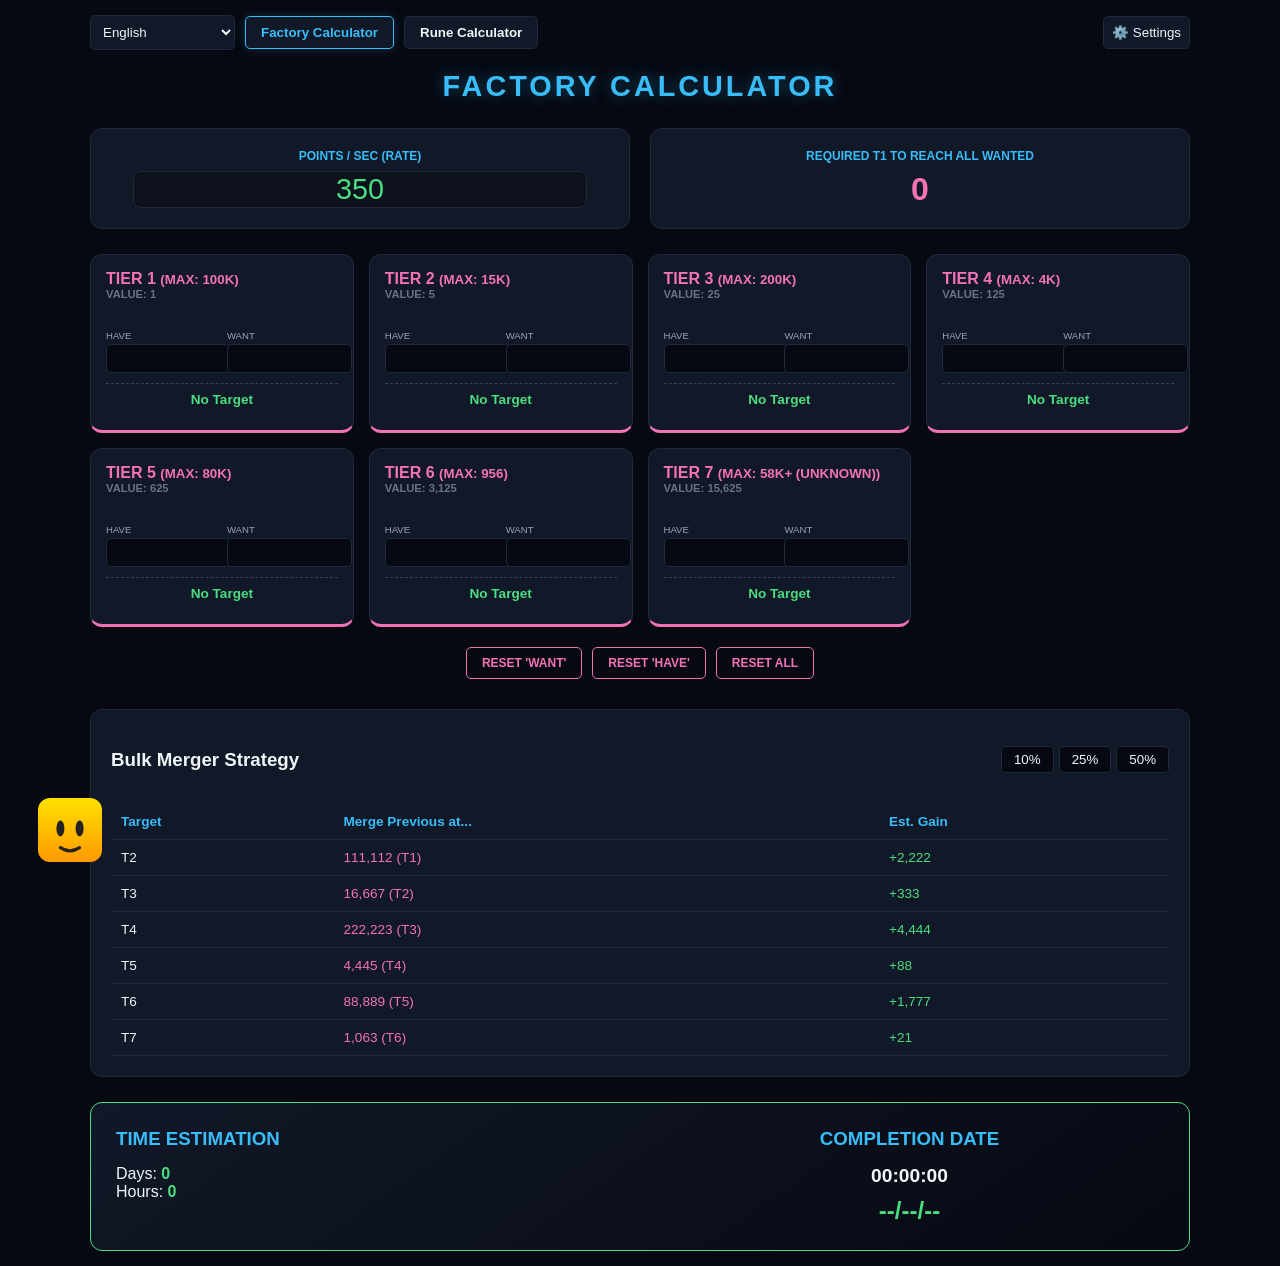
==== commit a11e5e16: "Add files via upload" ====
--- a/index.html
+++ b/index.html
@@ -7,11 +7,10 @@
     <link rel="stylesheet" href="css/style.css">
 </head>
 <body>
-
 <div class="container">
     <div class="header-nav">
         <div class="nav-left">
-            <select id="langSelect" onchange="changeLanguage()">
+            <select id="langSelect">
                 <option value="en">English</option>
                 <option value="de">Deutsch</option>
                 <option value="fr">Français</option>
@@ -21,10 +20,10 @@
                 <option value="id">Bahasa Indonesia</option>
                 <option value="pt">Português</option>
             </select>
-            <button class="btn-nav active" id="nav-factory" onclick="showView('factory')">Factory Calculator</button>
-            <button class="btn-nav" id="nav-rune" onclick="showView('rune')">Rune Calculator</button>
+            <button class="btn-nav active" id="nav-factory">Factory Calculator</button>
+            <button class="btn-nav" id="nav-rune">Rune Calculator</button>
         </div>
-        <button class="btn-settings" onclick="toggleModal()">⚙️ Settings</button>
+        <button class="btn-settings" id="btn-open-settings">⚙️ Settings</button>
     </div>
 
     <div id="view-factory" class="view-section active">
@@ -32,26 +31,26 @@
         <div class="top-bar">
             <div class="stat-card">
                 <label id="lbl-rate">Points / Sec (Rate)</label>
-                <input type="text" id="rate" value="350" oninput="handleInput(this, 'factory')">
+                <input type="text" id="rate" value="350">
             </div>
             <div class="stat-card">
                 <label id="lbl-needed">Real Points Needed</label>
-                <div id="pts-needed" style="font-size: 2rem; font-weight: bold; color: var(--pink); margin-top: 5px;">0</div>
+                <div id="pts-needed" class="needed-val">0</div>
             </div>
         </div>
         <div class="tier-grid" id="tier-container"></div>
         <div class="reset-container">
-            <button class="btn-action" onclick="resetFields('want')" id="btn-reset-want">Reset "Want"</button>
-            <button class="btn-action" onclick="resetFields('have')" id="btn-reset-have">Reset "Have"</button>
-            <button class="btn-action" onclick="resetFields('both')" id="btn-reset-both">Reset All</button>
+            <button class="btn-action" id="btn-reset-want">Reset "Want"</button>
+            <button class="btn-action" id="btn-reset-have">Reset "Have"</button>
+            <button class="btn-action" id="btn-reset-both">Reset All</button>
         </div>
         <div class="strategy-card">
             <div class="strategy-header">
-                <h3 id="lbl-strat-title" style="color: var(--blue); text-transform: uppercase; margin:0;">Bulk Merger Strategy</h3>
+                <h3 id="lbl-strat-title">Bulk Merger Strategy</h3>
                 <div class="perc-btn-group">
-                    <button class="perc-btn" onclick="setPerc(10)">10%</button>
-                    <button class="perc-btn" onclick="setPerc(25)">25%</button>
-                    <button class="perc-btn" onclick="setPerc(50)">50%</button>
+                    <button class="perc-btn" data-perc="10">10%</button>
+                    <button class="perc-btn" data-perc="25">25%</button>
+                    <button class="perc-btn" data-perc="50">50%</button>
                 </div>
             </div>
             <div style="overflow-x: auto;">
@@ -72,23 +71,23 @@
                 <h3 id="lbl-rune-stats">1. Current Stats</h3>
                 <label id="lbl-rune-luck">Rune Luck Multiplier:</label>
                 <div class="rune-input-group">
-                    <input type="text" id="runeLuckNum" value="1" oninput="handleInput(this, 'rune')">
-                    <select id="runeLuckSuffix" onchange="calculateRune()"></select>
+                    <input type="text" id="runeLuckNum" value="1">
+                    <select id="runeLuckSuffix"></select>
                 </div>
                 <label id="lbl-rune-bulk">Rune Bulk:</label>
                 <div class="rune-input-group">
-                    <input type="text" id="runeBulkNum" value="1" oninput="handleInput(this, 'rune')">
-                    <select id="runeBulkSuffix" onchange="calculateRune()"></select>
+                    <input type="text" id="runeBulkNum" value="1">
+                    <select id="runeBulkSuffix"></select>
                 </div>
                 <label id="lbl-rune-speed">Rune Speed (Seconds):</label>
-                <input type="text" id="runeSpeed" value="0.05" oninput="handleInput(this, 'rune')" style="width:100%; background:#060912; border:1px solid var(--border); color:#fff; padding:10px; border-radius:8px; text-align:center;">
+                <input type="text" id="runeSpeed" value="0.05" class="rune-speed-input">
             </div>
             <div class="rune-box">
                 <h3 id="lbl-rune-target">2. Target Settings</h3>
                 <label id="lbl-rune-goal">Target Amount / RPS Goal:</label>
                 <div class="rune-input-group">
-                    <input type="text" id="runeTargetNum" value="10" oninput="handleInput(this, 'rune')">
-                    <select id="runeTargetSuffix" onchange="calculateRune()"></select>
+                    <input type="text" id="runeTargetNum" value="10">
+                    <select id="runeTargetSuffix"></select>
                 </div>
                 <div style="margin-top:20px;">
                     <label id="lbl-raw-rps">Raw Production (RPS):</label>
@@ -98,9 +97,9 @@
                 </div>
             </div>
         </div>
-        <div class="rune-box" style="margin-bottom:25px; border-bottom:3px solid var(--green);">
+        <div class="rune-box result-border">
             <h3 id="lbl-rune-results" style="color:var(--green)">3. Results & Time</h3>
-            <div style="display: grid; grid-template-columns: 1fr 1fr; gap: 20px;">
+            <div class="res-split">
                 <div>
                     <label id="lbl-req-bulk">Required Bulk for Goal:</label>
                     <div id="out-req-bulk" class="rune-res-val">-</div>
@@ -115,13 +114,13 @@
 
     <div class="summary-box">
         <div class="res-column">
-            <h3 id="lbl-estimation" style="color: var(--blue); margin: 0 0 15px 0;">Time Estimation</h3>
+            <h3 id="lbl-estimation">Time Estimation</h3>
             <div class="res-row"><span id="lbl-d">Days:</span> <span class="res-val" id="out-d">0</span></div>
             <div class="res-row"><span id="lbl-h">Hours:</span> <span class="res-val" id="out-h">0</span></div>
         </div>
         <div class="res-column" style="text-align: center;">
-            <h3 id="lbl-completion" style="color: var(--blue); margin: 0 0 15px 0;">Completion Date</h3>
-            <div id="hms-needed" style="font-size: 1.2rem; font-weight: bold;">00:00:00</div>
+            <h3 id="lbl-completion">Completion Date</h3>
+            <div id="hms-needed" class="hms-val">00:00:00</div>
             <div class="done-text" id="done-by">--/--/-- - --:--</div>
         </div>
     </div>
@@ -132,16 +131,58 @@
         <h2 style="color: var(--blue); margin-top: 0;">Settings</h2>
         <div style="margin-bottom: 20px;">
             <label style="color:var(--blue); display:block; margin-bottom:10px;">Data Export / Import</label>
-            <textarea id="io-area" style="width: 100%; height: 80px; background: #000; color: var(--green); border: 1px solid var(--border); font-size: 0.7rem;"></textarea>
+            <textarea id="io-area"></textarea>
             <div style="display: flex; gap: 5px; margin-top: 10px;">
-                <button class="btn-nav" onclick="exportData()" style="flex:1">Export</button>
-                <button class="btn-nav" onclick="importData()" style="flex:1">Import</button>
+                <button class="btn-nav" id="btn-export" style="flex:1">Export</button>
+                <button class="btn-nav" id="btn-import" style="flex:1">Import</button>
             </div>
         </div>
-        <button onclick="toggleModal()" style="width: 100%; padding: 12px; background: var(--blue); color: #000; font-weight: bold; border: none; border-radius: 5px; cursor: pointer;">Close</button>
+        <button id="btn-close-modal" class="btn-close">Close</button>
     </div>
 </div>
 
-<script src="js/script.js"></script>
+<div id="smiley-assistant">
+    <svg viewBox="0 0 100 120">
+        <defs>
+            <linearGradient id="headGrad" x1="0%" y1="0%" x2="0%" y2="100%">
+                <stop offset="0%" style="stop-color:#ffe100" />
+                <stop offset="100%" style="stop-color:#ff9900" />
+            </linearGradient>
+        </defs>
+        
+        <rect id="assistant-head" x="10" y="10" width="80" height="80" rx="15" fill="url(#headGrad)" />
+        
+        <path id="puke-trace" d="M 40 70 Q 50 75 60 70 L 65 110 Q 50 120 35 110 Z" fill="#4ade80" opacity="0" />
+
+        <g id="eyes-normal">
+            <ellipse cx="38" cy="48" rx="5" ry="10" fill="#222" />
+            <ellipse cx="62" cy="48" rx="5" ry="10" fill="#222" />
+        </g>
+
+        <g id="eyes-closed" opacity="0">
+            <path d="M 30 48 L 45 48" stroke="#222" stroke-width="3" stroke-linecap="round" />
+            <path d="M 55 48 L 70 48" stroke="#222" stroke-width="3" stroke-linecap="round" />
+        </g>
+
+        <g id="eyes-swirl" opacity="0">
+            <path class="swirl-eye" d="M 33 48 C 33 43, 43 43, 43 48 C 43 53, 33 53, 33 48 M 35 48 C 35 46, 41 46, 41 48 C 41 50, 35 50, 35 48" stroke="#222" stroke-width="1.5" fill="none" />
+            <path class="swirl-eye" d="M 57 48 C 57 43, 67 43, 67 48 C 67 53, 57 53, 57 48 M 59 48 C 59 46, 65 46, 65 48 C 65 50, 59 50, 59 48" stroke="#222" stroke-width="1.5" fill="none" />
+        </g>
+
+        <g id="zzz-group" opacity="0">
+            <text x="75" y="30" fill="white" font-size="10" font-weight="bold" class="zzz-anim">Z</text>
+            <text x="82" y="22" fill="white" font-size="14" font-weight="bold" class="zzz-anim" style="animation-delay: 0.6s">z</text>
+        </g>
+
+        <g id="brow-group" opacity="0">
+            <path id="eyebrow-l" d="M 30 35 L 45 35" stroke="#222" stroke-width="3" stroke-linecap="round" />
+            <path id="eyebrow-r" d="M 55 35 L 70 35" stroke="#222" stroke-width="3" stroke-linecap="round" />
+        </g>
+
+        <path id="mouth" d="M 38 72 Q 50 80 62 72" stroke="#222" stroke-width="4" fill="none" stroke-linecap="round" />
+    </svg>
+</div>
+
+<script type="module" src="js/script.js"></script>
 </body>
-</html>
+</html>
--- a/css/style.css
+++ b/css/style.css
@@ -17,9 +17,13 @@
     align-items: center;
     padding: 15px;
     margin: 0;
-}
-
-.container { max-width: 1100px; width: 100%; }
+    overflow-x: hidden;
+}
+
+.container {
+    max-width: 1100px;
+    width: 100%;
+}
 
 .header-nav {
     display: flex;
@@ -31,7 +35,11 @@
     gap: 15px;
 }
 
-.nav-left { display: flex; gap: 10px; align-items: center; }
+.nav-left {
+    display: flex;
+    gap: 10px;
+    align-items: center;
+}
 
 .btn-nav {
     background: var(--card);
@@ -69,8 +77,14 @@
     text-shadow: 0 0 15px rgba(56, 189, 248, 0.4);
 }
 
-.view-section { display: none; width: 100%; }
-.view-section.active { display: block; }
+.view-section {
+    display: none;
+    width: 100%;
+}
+
+.view-section.active {
+    display: block;
+}
 
 .top-bar {
     display: grid;
@@ -96,7 +110,7 @@
     text-transform: uppercase;
 }
 
-.stat-card input, .rune-input-group input {
+.stat-card input {
     background: rgba(0,0,0,0.3);
     border: 1px solid var(--border);
     color: var(--green);
@@ -107,6 +121,13 @@
     outline: none;
 }
 
+.needed-val {
+    font-size: 2rem;
+    font-weight: bold;
+    color: var(--pink);
+    margin-top: 5px;
+}
+
 .tier-grid {
     display: grid;
     grid-template-columns: repeat(auto-fit, minmax(250px, 1fr));
@@ -122,7 +143,7 @@
     border-bottom: 3px solid var(--pink);
 }
 
-.tier-title, .rune-box h3 {
+.tier-title {
     display: flex;
     flex-direction: column;
     font-weight: bold;
@@ -131,11 +152,9 @@
     text-transform: uppercase;
 }
 
-.tier-info { 
-    color: #6b7280; 
-    font-size: 0.7rem; 
-    font-weight: normal; 
-    margin-top: 2px; 
+.tier-info {
+    color: #6b7280;
+    font-size: 0.7rem;
     cursor: pointer;
     user-select: none;
 }
@@ -261,7 +280,9 @@
     gap: 30px;
 }
 
+.summary-box h3 { color: var(--blue); margin: 0 0 15px 0; text-transform: uppercase; }
 .res-val { color: var(--green); font-weight: bold; }
+.hms-val { font-size: 1.2rem; font-weight: bold; }
 .done-text { font-size: 1.5rem; color: var(--green); margin-top: 10px; font-weight: bold; }
 
 .rune-grid {
@@ -272,8 +293,12 @@
 }
 
 .rune-input-group { display: flex; gap: 8px; margin-bottom: 15px; }
-.rune-input-group input { flex: 2; font-size: 1.2rem; padding: 10px; }
+.rune-input-group input { flex: 2; font-size: 1.2rem; padding: 10px; background: rgba(0,0,0,0.3); border: 1px solid var(--border); color: var(--green); border-radius: 8px; text-align: center; }
 .rune-input-group select { flex: 1; background: #060912; border: 1px solid var(--border); color: #fff; border-radius: 8px; }
+
+.rune-speed-input { width:100%; background:#060912; border:1px solid var(--border); color:#fff; padding:10px; border-radius:8px; text-align:center; }
+.result-border { margin-bottom:25px; border-bottom:3px solid var(--green); }
+.res-split { display: grid; grid-template-columns: 1fr 1fr; gap: 20px; }
 
 .modal {
     display: none;
@@ -292,7 +317,73 @@
     width: 90%; max-width: 500px;
 }
 
+#io-area { width: 100%; height: 80px; background: #000; color: var(--green); border: 1px solid var(--border); font-size: 0.7rem; }
+.btn-close { width: 100%; padding: 12px; background: var(--blue); color: #000; font-weight: bold; border: none; border-radius: 5px; cursor: pointer; }
+
+#smiley-assistant {
+    position: fixed;
+    bottom: 30px;
+    left: 30px;
+    width: 80px;
+    height: 80px;
+    z-index: 2000;
+    cursor: pointer;
+    user-select: none;
+    transition: transform 0.2s ease;
+}
+
+#assistant-head {
+    transition: fill 0.5s ease;
+}
+
+#smiley-assistant svg {
+    overflow: visible;
+}
+
+@keyframes zzz {
+    0% { transform: translate(0,0); opacity: 0; }
+    50% { opacity: 1; }
+    100% { transform: translate(15px, -25px); opacity: 0; }
+}
+.zzz-anim { animation: zzz 2.5s infinite linear; }
+
+@keyframes shake {
+    0%, 100% { transform: translate(0,0); }
+    25% { transform: translate(-2px, 2px); }
+    75% { transform: translate(2px, -2px); }
+}
+.shake { animation: shake 0.1s infinite; }
+
+.swirl-eye { 
+    transform-box: fill-box; 
+    transform-origin: center; 
+    animation: swirl 0.6s infinite linear; 
+}
+
+@keyframes swirl {
+    from { transform: rotate(0deg); }
+    to { transform: rotate(360deg); }
+}
+
+@keyframes pukeDrip {
+    0% { transform: scaleY(0); opacity: 0; }
+    20% { transform: scaleY(1.1); opacity: 1; }
+    100% { transform: scaleY(1); opacity: 1; }
+}
+
+@keyframes pukeWobble {
+    0%, 100% { transform: translateX(0) scaleY(1); }
+    25% { transform: translateX(-1px) scaleY(1.02); }
+    75% { transform: translateX(1px) scaleY(0.98); }
+}
+
+.puking { 
+    transform-origin: 50% 70px;
+    animation: pukeDrip 0.4s ease-out forwards, pukeWobble 0.1s infinite; 
+}
+
 @media (max-width: 600px) {
     .header-nav { justify-content: center; }
     .top-bar, .rune-grid { grid-template-columns: 1fr; }
-}
+    #smiley-assistant { width: 50px; height: 50px; bottom: 10px; left: 10px; }
+}
